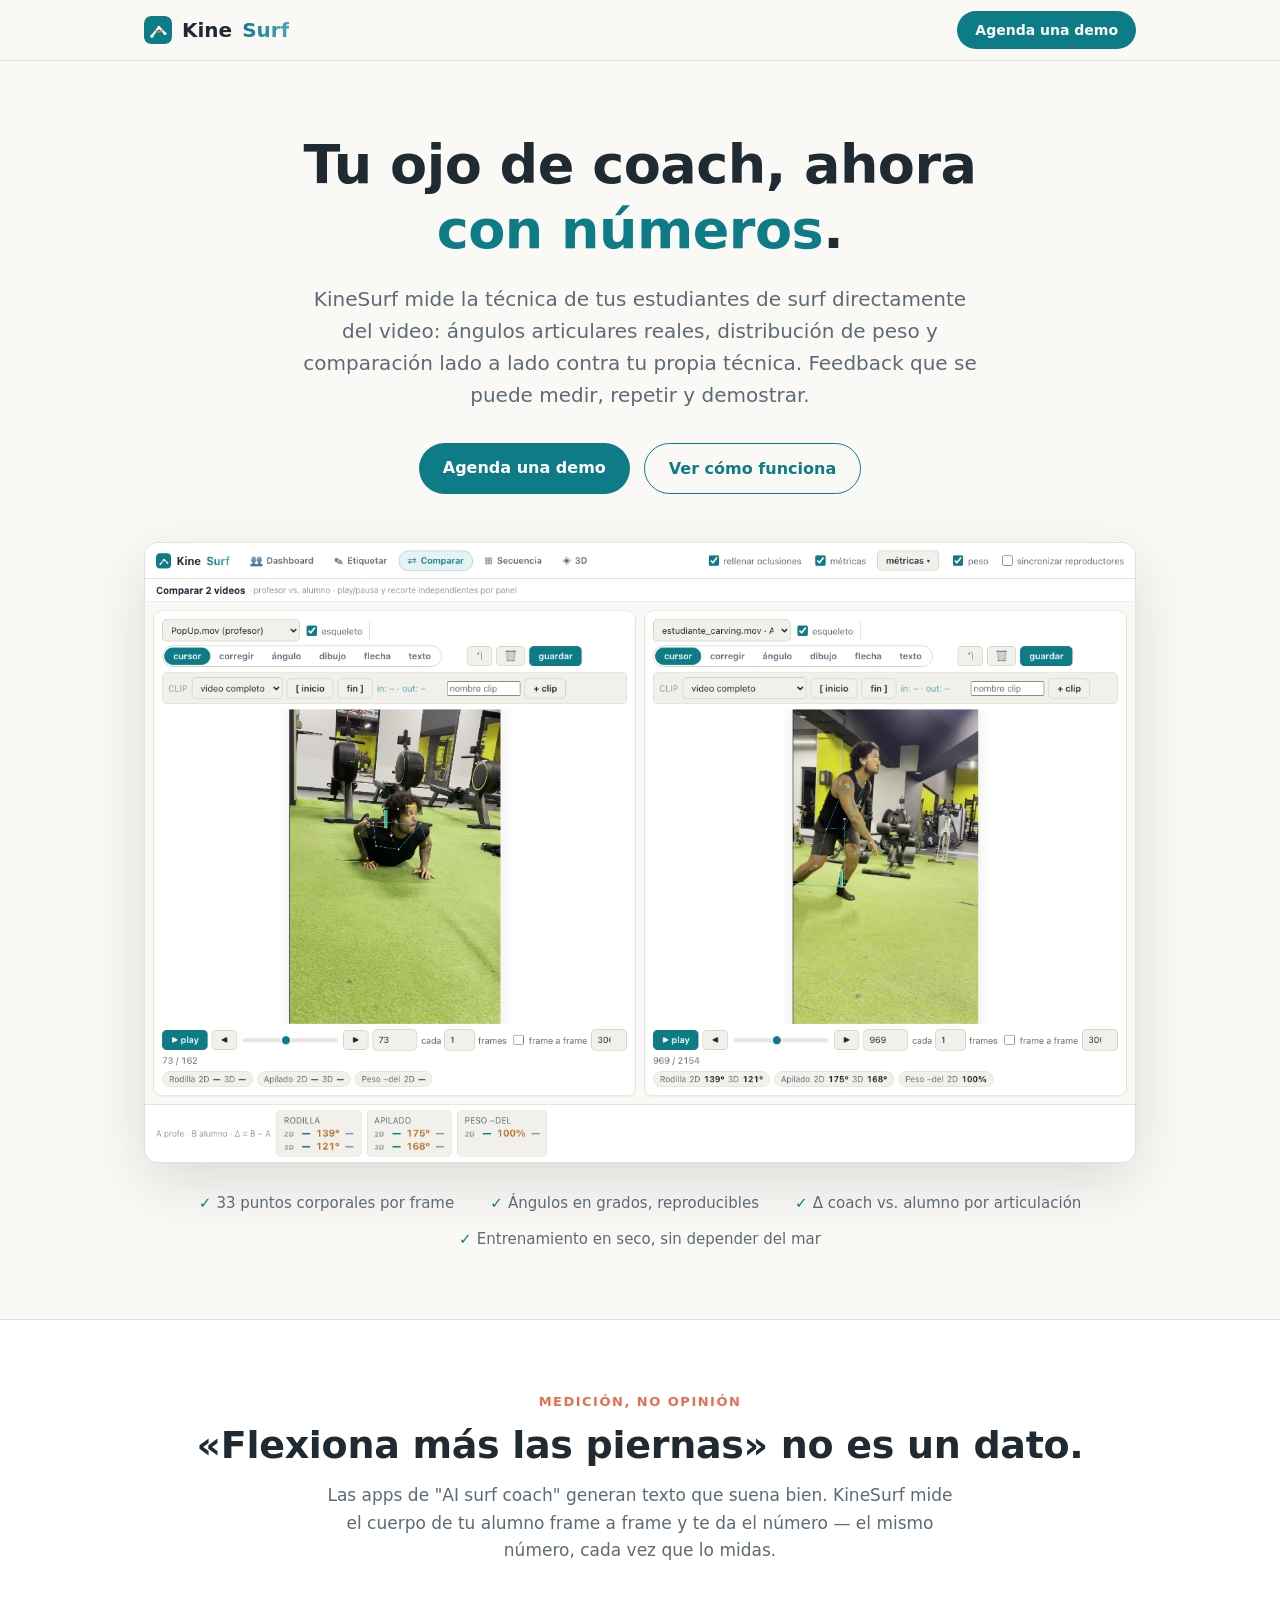
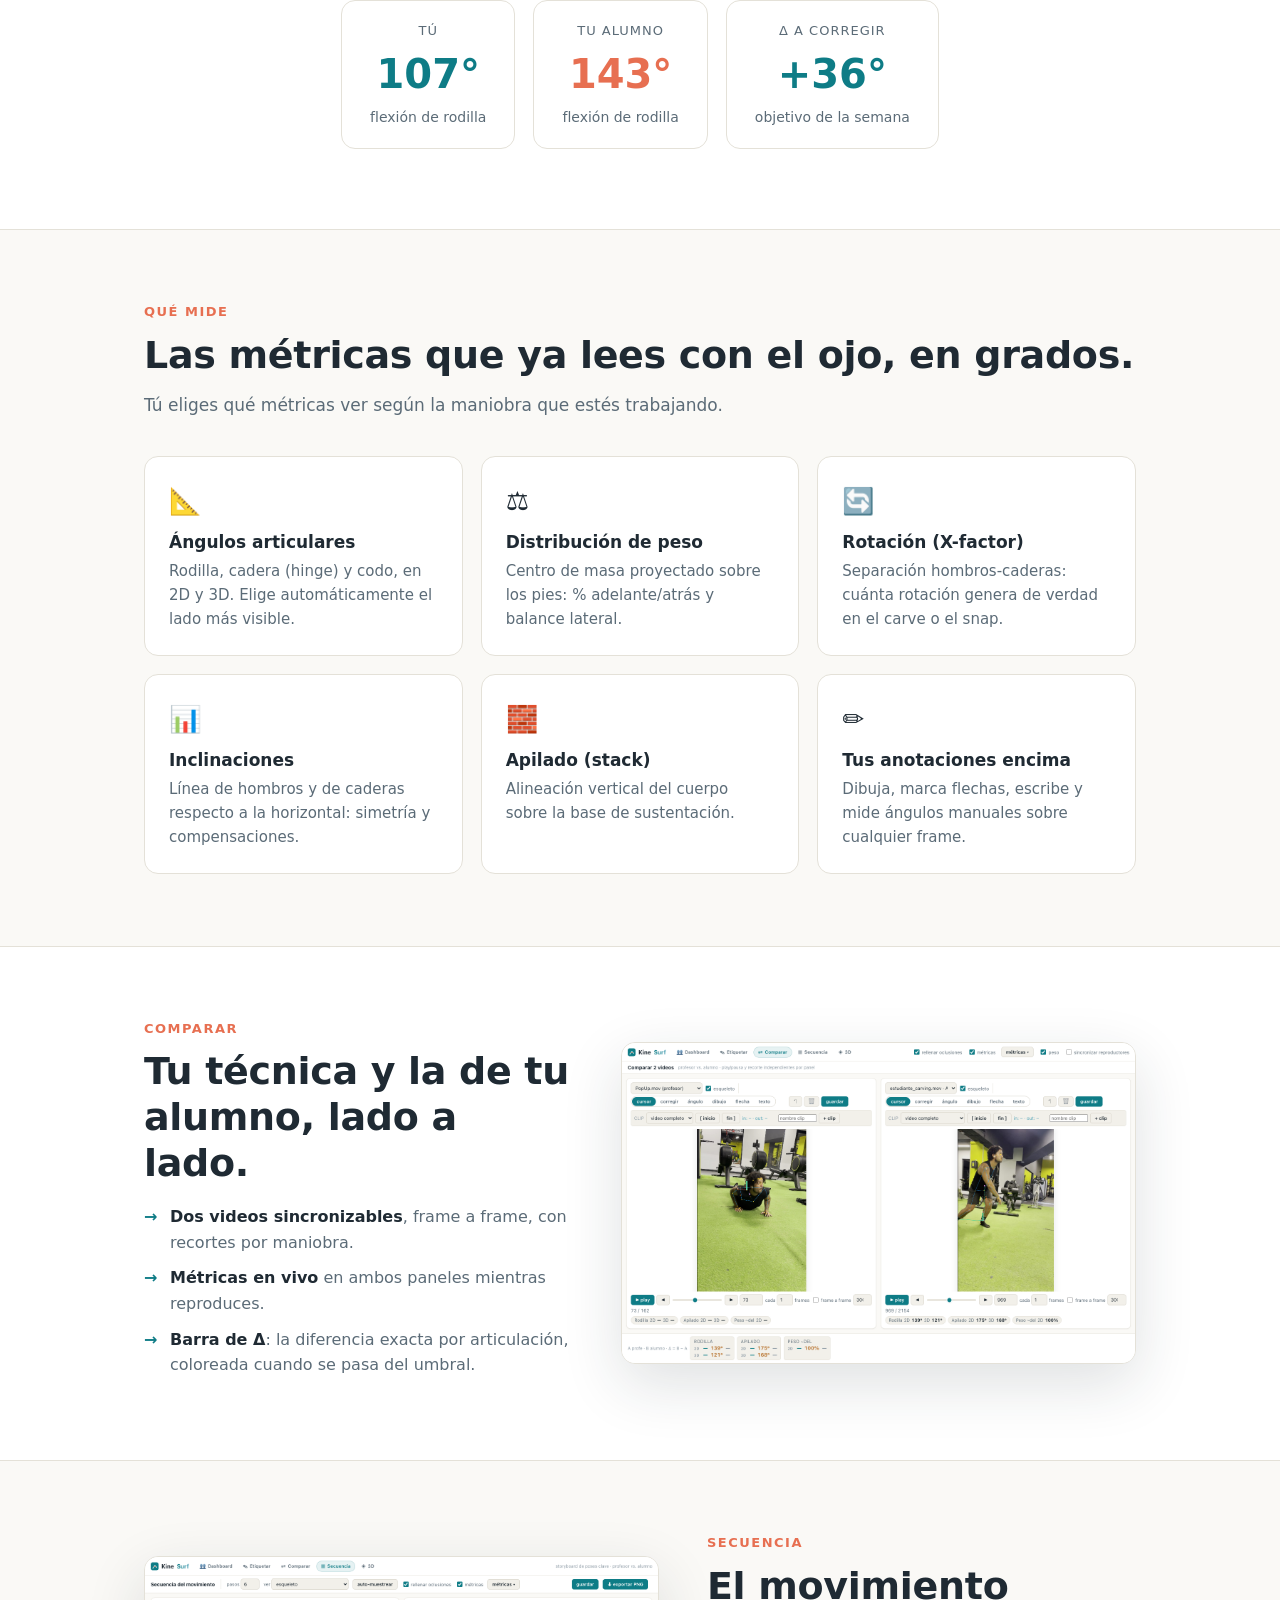
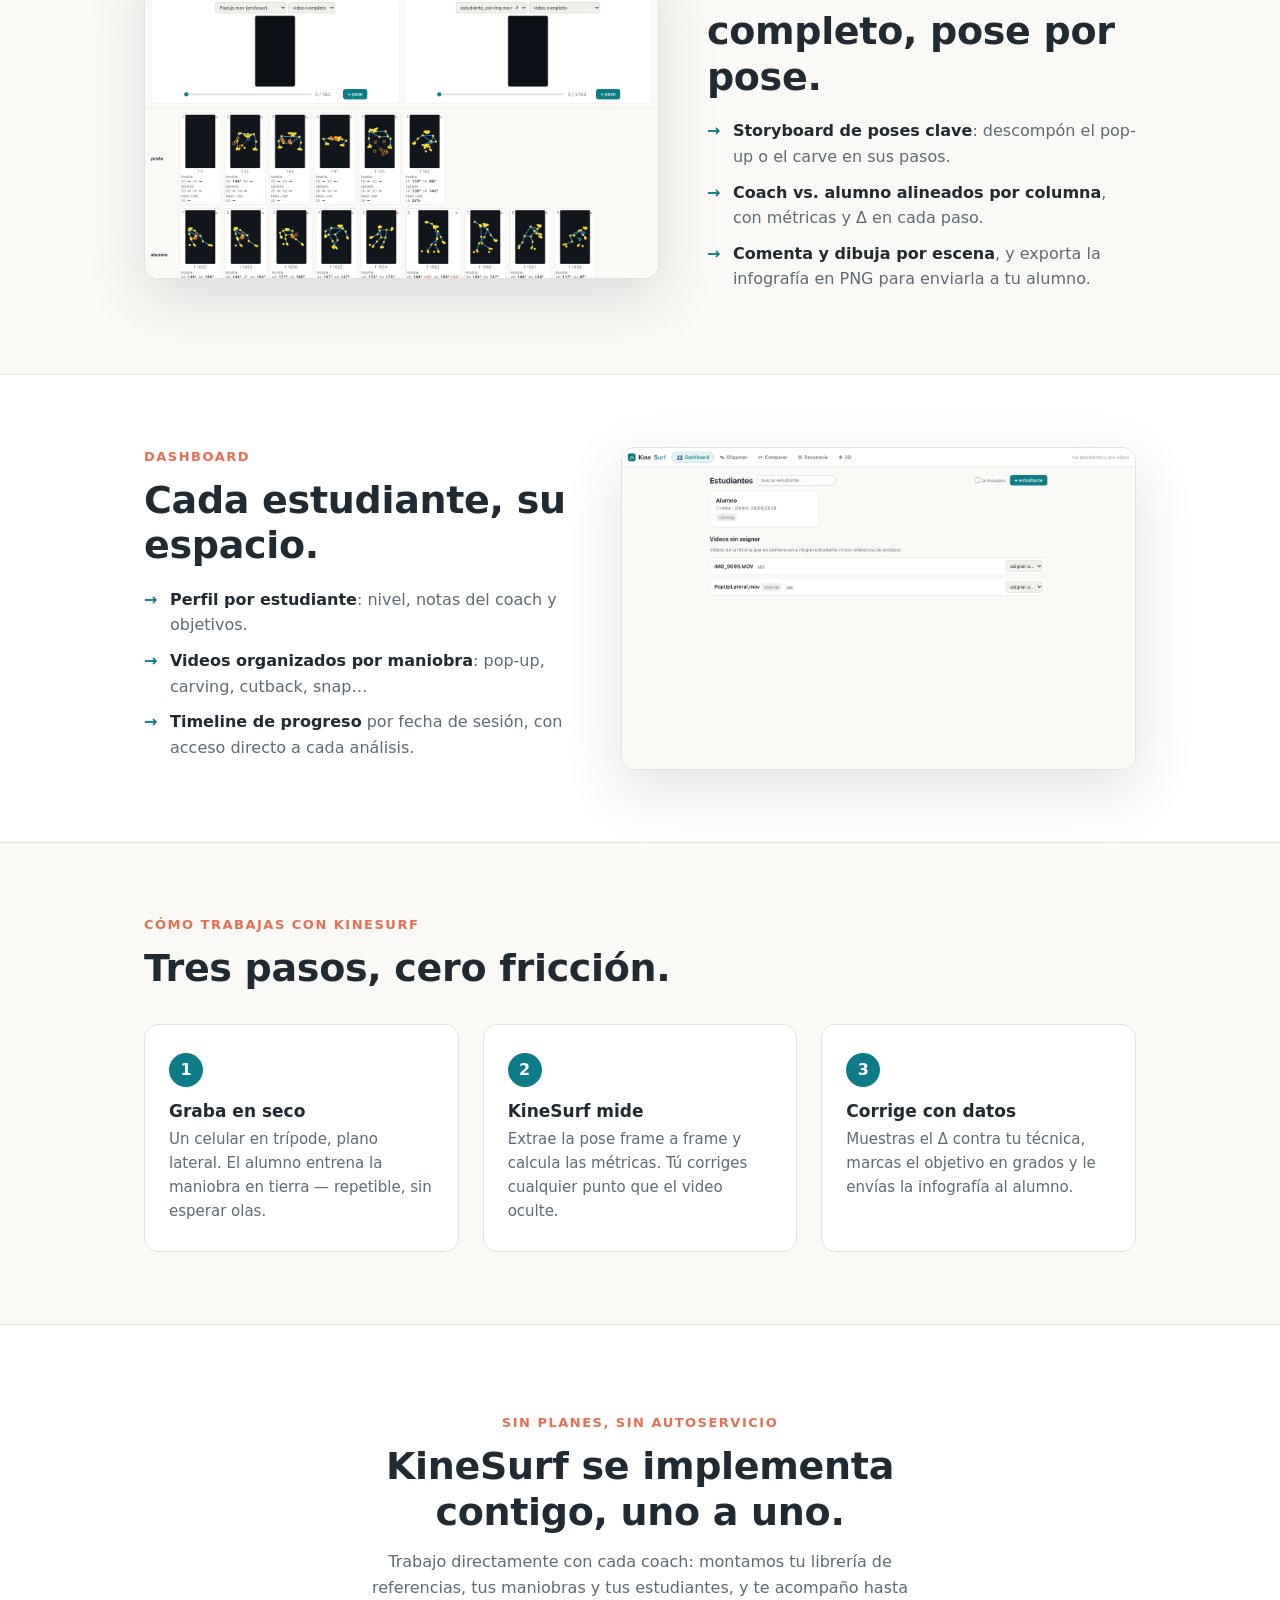
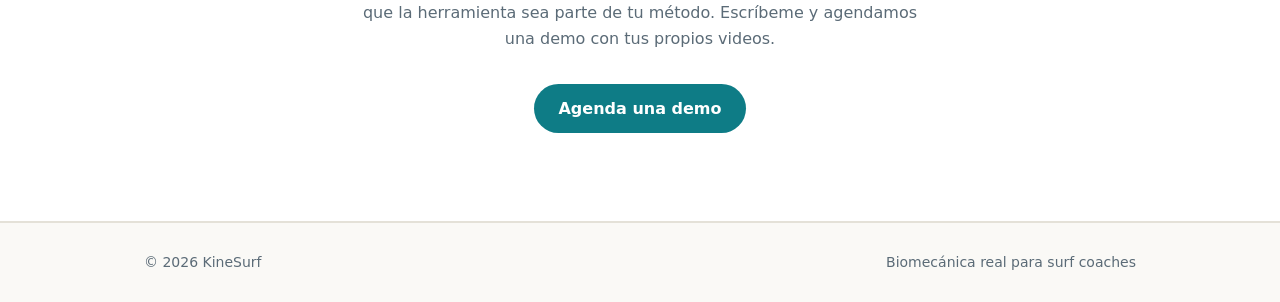
==== landing/index.html @ 0d1db4fa "feat(landing): página de marketing KineSurf (Fase D) Landing estática one-to-one: hero con demo real" ====
<!DOCTYPE html>
<html lang="es">
<head>
  <meta charset="utf-8">
  <meta name="viewport" content="width=device-width, initial-scale=1">
  <title>KineSurf — Biomecánica real para surf coaches</title>
  <meta name="description" content="KineSurf mide la técnica de tus estudiantes de surf en video: ángulos articulares reales, distribución de peso y comparación coach vs. alumno. Medición, no opinión.">
  <link rel="icon" href="assets/logo.svg" type="image/svg+xml">
  <style>
    :root {
      --bg: #faf9f6; --surface: #ffffff; --surface-2: #f2f0ea;
      --border: #e4e1d8; --text: #1f2a33; --muted: #5b6b77;
      --accent: #0e7c86; --accent-2: #4fa3b8; --accent-press: #0a616a;
      --coral: #e76f51;
      --font: -apple-system, system-ui, "Segoe UI", Roboto, sans-serif;
    }
    * { box-sizing: border-box; margin: 0; }
    body { font-family: var(--font); background: var(--bg); color: var(--text); line-height: 1.6; }
    .wrap { max-width: 1040px; margin: 0 auto; padding: 0 24px; }
    h1, h2, h3 { line-height: 1.2; }
    a { color: var(--accent); }
    img { max-width: 100%; }

    /* header */
    header { position: sticky; top: 0; background: rgba(250,249,246,.92); backdrop-filter: blur(8px); border-bottom: 1px solid var(--border); z-index: 10; }
    .nav { display: flex; align-items: center; gap: 12px; height: 60px; }
    .brand { display: flex; align-items: center; gap: 10px; font-weight: 800; font-size: 20px; color: var(--text); text-decoration: none; }
    .brand img { width: 28px; height: 28px; border-radius: 7px; }
    .brand .accent { background: linear-gradient(90deg, var(--accent), var(--accent-2)); -webkit-background-clip: text; background-clip: text; color: transparent; }
    .nav .grow { flex: 1; }

    .btn { display: inline-block; padding: 12px 24px; border-radius: 999px; font-weight: 700; text-decoration: none; transition: background .15s; }
    .btn-primary { background: var(--accent); color: #fff; }
    .btn-primary:hover { background: var(--accent-press); }
    .btn-ghost { color: var(--accent); border: 1.5px solid var(--accent); }
    .btn-ghost:hover { background: rgba(14,124,134,.08); }
    .nav .btn { padding: 8px 18px; font-size: 14px; }

    /* hero */
    .hero { padding: 72px 0 40px; text-align: center; }
    .hero h1 { font-size: clamp(32px, 5.5vw, 54px); letter-spacing: -.5px; max-width: 780px; margin: 0 auto 20px; }
    .hero h1 em { font-style: normal; color: var(--accent); }
    .hero p.lead { font-size: clamp(16px, 2vw, 20px); color: var(--muted); max-width: 680px; margin: 0 auto 32px; }
    .hero .ctas { display: flex; gap: 14px; justify-content: center; flex-wrap: wrap; margin-bottom: 48px; }
    .shot { border: 1px solid var(--border); border-radius: 14px; box-shadow: 0 20px 60px rgba(31,42,51,.14); overflow: hidden; background: var(--surface); }
    .shot img { display: block; }

    /* trust bar */
    .trust { display: flex; gap: 12px 36px; justify-content: center; flex-wrap: wrap; padding: 28px 0; color: var(--muted); font-size: 15px; }
    .trust span::before { content: "✓ "; color: var(--accent); font-weight: 700; }

    /* sections */
    section { padding: 72px 0; }
    section.alt { background: var(--surface); border-top: 1px solid var(--border); border-bottom: 1px solid var(--border); }
    .kicker { text-transform: uppercase; letter-spacing: 1.5px; font-size: 13px; font-weight: 700; color: var(--coral); margin-bottom: 10px; }
    section h2 { font-size: clamp(26px, 3.6vw, 38px); margin-bottom: 14px; letter-spacing: -.3px; }
    section p.sub { color: var(--muted); font-size: 17px; max-width: 640px; margin-bottom: 36px; }

    .split { display: grid; grid-template-columns: 5fr 6fr; gap: 48px; align-items: center; }
    .split.rev { grid-template-columns: 6fr 5fr; }
    @media (max-width: 820px) { .split, .split.rev { grid-template-columns: 1fr; } }
    .split ul { list-style: none; padding: 0; margin-top: 18px; }
    .split li { padding-left: 26px; position: relative; margin-bottom: 10px; color: var(--muted); }
    .split li::before { content: "→"; position: absolute; left: 0; color: var(--accent); font-weight: 700; }
    .split li strong { color: var(--text); }

    /* delta demo */
    .delta-demo { display: flex; gap: 18px; justify-content: center; flex-wrap: wrap; margin: 36px 0 8px; }
    .delta-card { background: var(--surface); border: 1px solid var(--border); border-radius: 14px; padding: 20px 28px; text-align: center; min-width: 150px; }
    .delta-card .who { font-size: 13px; text-transform: uppercase; letter-spacing: 1px; color: var(--muted); }
    .delta-card .val { font-size: 40px; font-weight: 800; color: var(--accent); }
    .delta-card.bad .val { color: var(--coral); }
    .delta-card .lbl { font-size: 14px; color: var(--muted); }

    /* metrics grid */
    .grid { display: grid; grid-template-columns: repeat(auto-fit, minmax(280px, 1fr)); gap: 18px; }
    .metric { background: var(--surface); border: 1px solid var(--border); border-radius: 14px; padding: 24px; }
    section.alt .metric { background: var(--bg); }
    .metric .ic { font-size: 26px; margin-bottom: 10px; }
    .metric h3 { font-size: 17px; margin-bottom: 6px; }
    .metric p { color: var(--muted); font-size: 15px; }

    /* steps */
    .steps { display: grid; grid-template-columns: repeat(auto-fit, minmax(240px, 1fr)); gap: 24px; counter-reset: paso; }
    .step { background: var(--surface); border: 1px solid var(--border); border-radius: 14px; padding: 28px 24px; }
    .step::before { counter-increment: paso; content: counter(paso); display: inline-flex; width: 34px; height: 34px; align-items: center; justify-content: center; background: var(--accent); color: #fff; border-radius: 50%; font-weight: 800; margin-bottom: 14px; }
    .step h3 { font-size: 17px; margin-bottom: 6px; }
    .step p { color: var(--muted); font-size: 15px; }

    /* final CTA */
    .final { text-align: center; padding: 88px 0; }
    .final h2 { max-width: 640px; margin: 0 auto 14px; }
    .final p { color: var(--muted); max-width: 560px; margin: 0 auto 32px; }
    footer { border-top: 1px solid var(--border); padding: 28px 0; color: var(--muted); font-size: 14px; display: flex; }
    footer .wrap { display: flex; gap: 16px; align-items: center; width: 100%; }
    footer .grow { flex: 1; }
  </style>
</head>
<body>

<header>
  <div class="wrap nav">
    <a class="brand" href="#"><img src="assets/logo.svg" alt="KineSurf"> Kine<span class="accent">Surf</span></a>
    <span class="grow"></span>
    <a class="btn btn-primary" href="#contacto">Agenda una demo</a>
  </div>
</header>

<section class="hero">
  <div class="wrap">
    <h1>Tu ojo de coach, ahora <em>con números</em>.</h1>
    <p class="lead">KineSurf mide la técnica de tus estudiantes de surf directamente del video:
    ángulos articulares reales, distribución de peso y comparación lado a lado contra tu propia
    técnica. Feedback que se puede medir, repetir y demostrar.</p>
    <div class="ctas">
      <a class="btn btn-primary" href="#contacto">Agenda una demo</a>
      <a class="btn btn-ghost" href="#como">Ver cómo funciona</a>
    </div>
    <div class="shot"><img src="assets/demo-compare.png" alt="Comparación lado a lado coach vs. alumno con métricas biomecánicas"></div>
    <div class="trust">
      <span>33 puntos corporales por frame</span>
      <span>Ángulos en grados, reproducibles</span>
      <span>Δ coach vs. alumno por articulación</span>
      <span>Entrenamiento en seco, sin depender del mar</span>
    </div>
  </div>
</section>

<section class="alt">
  <div class="wrap" style="text-align:center">
    <div class="kicker">Medición, no opinión</div>
    <h2>«Flexiona más las piernas» no es un dato.</h2>
    <p class="sub" style="margin-left:auto;margin-right:auto">Las apps de "AI surf coach" generan texto que suena bien.
    KineSurf mide el cuerpo de tu alumno frame a frame y te da el número — el mismo número, cada vez que lo midas.</p>
    <div class="delta-demo">
      <div class="delta-card"><div class="who">Tú</div><div class="val">107°</div><div class="lbl">flexión de rodilla</div></div>
      <div class="delta-card bad"><div class="who">Tu alumno</div><div class="val">143°</div><div class="lbl">flexión de rodilla</div></div>
      <div class="delta-card"><div class="who">Δ a corregir</div><div class="val">+36°</div><div class="lbl">objetivo de la semana</div></div>
    </div>
  </div>
</section>

<section>
  <div class="wrap">
    <div class="kicker">Qué mide</div>
    <h2>Las métricas que ya lees con el ojo, en grados.</h2>
    <p class="sub">Tú eliges qué métricas ver según la maniobra que estés trabajando.</p>
    <div class="grid">
      <div class="metric"><div class="ic">📐</div><h3>Ángulos articulares</h3><p>Rodilla, cadera (hinge) y codo, en 2D y 3D. Elige automáticamente el lado más visible.</p></div>
      <div class="metric"><div class="ic">⚖️</div><h3>Distribución de peso</h3><p>Centro de masa proyectado sobre los pies: % adelante/atrás y balance lateral.</p></div>
      <div class="metric"><div class="ic">🔄</div><h3>Rotación (X-factor)</h3><p>Separación hombros-caderas: cuánta rotación genera de verdad en el carve o el snap.</p></div>
      <div class="metric"><div class="ic">📊</div><h3>Inclinaciones</h3><p>Línea de hombros y de caderas respecto a la horizontal: simetría y compensaciones.</p></div>
      <div class="metric"><div class="ic">🧱</div><h3>Apilado (stack)</h3><p>Alineación vertical del cuerpo sobre la base de sustentación.</p></div>
      <div class="metric"><div class="ic">✏️</div><h3>Tus anotaciones encima</h3><p>Dibuja, marca flechas, escribe y mide ángulos manuales sobre cualquier frame.</p></div>
    </div>
  </div>
</section>

<section class="alt">
  <div class="wrap split">
    <div>
      <div class="kicker">Comparar</div>
      <h2>Tu técnica y la de tu alumno, lado a lado.</h2>
      <ul>
        <li><strong>Dos videos sincronizables</strong>, frame a frame, con recortes por maniobra.</li>
        <li><strong>Métricas en vivo</strong> en ambos paneles mientras reproduces.</li>
        <li><strong>Barra de Δ</strong>: la diferencia exacta por articulación, coloreada cuando se pasa del umbral.</li>
      </ul>
    </div>
    <div class="shot"><img src="assets/demo-compare.png" alt="Vista Comparar de KineSurf"></div>
  </div>
</section>

<section>
  <div class="wrap split rev">
    <div class="shot"><img src="assets/demo-sequence.png" alt="Storyboard de secuencia de poses clave coach vs. alumno"></div>
    <div>
      <div class="kicker">Secuencia</div>
      <h2>El movimiento completo, pose por pose.</h2>
      <ul>
        <li><strong>Storyboard de poses clave</strong>: descompón el pop-up o el carve en sus pasos.</li>
        <li><strong>Coach vs. alumno alineados por columna</strong>, con métricas y Δ en cada paso.</li>
        <li><strong>Comenta y dibuja por escena</strong>, y exporta la infografía en PNG para enviarla a tu alumno.</li>
      </ul>
    </div>
  </div>
</section>

<section class="alt">
  <div class="wrap split">
    <div>
      <div class="kicker">Dashboard</div>
      <h2>Cada estudiante, su espacio.</h2>
      <ul>
        <li><strong>Perfil por estudiante</strong>: nivel, notas del coach y objetivos.</li>
        <li><strong>Videos organizados por maniobra</strong>: pop-up, carving, cutback, snap…</li>
        <li><strong>Timeline de progreso</strong> por fecha de sesión, con acceso directo a cada análisis.</li>
      </ul>
    </div>
    <div class="shot"><img src="assets/demo-dashboard.png" alt="Dashboard de estudiantes de KineSurf"></div>
  </div>
</section>

<section id="como">
  <div class="wrap">
    <div class="kicker">Cómo trabajas con KineSurf</div>
    <h2>Tres pasos, cero fricción.</h2>
    <div class="steps" style="margin-top:32px">
      <div class="step"><h3>Graba en seco</h3><p>Un celular en trípode, plano lateral. El alumno entrena la maniobra en tierra — repetible, sin esperar olas.</p></div>
      <div class="step"><h3>KineSurf mide</h3><p>Extrae la pose frame a frame y calcula las métricas. Tú corriges cualquier punto que el video oculte.</p></div>
      <div class="step"><h3>Corrige con datos</h3><p>Muestras el Δ contra tu técnica, marcas el objetivo en grados y le envías la infografía al alumno.</p></div>
    </div>
  </div>
</section>

<section class="alt final" id="contacto">
  <div class="wrap">
    <div class="kicker">Sin planes, sin autoservicio</div>
    <h2>KineSurf se implementa contigo, uno a uno.</h2>
    <p>Trabajo directamente con cada coach: montamos tu librería de referencias, tus maniobras y tus
    estudiantes, y te acompaño hasta que la herramienta sea parte de tu método. Escríbeme y agendamos
    una demo con tus propios videos.</p>
    <div class="ctas" style="display:flex;gap:14px;justify-content:center;flex-wrap:wrap">
      <a class="btn btn-primary" href="mailto:jdpf1803@gmail.com?subject=Demo%20KineSurf">Agenda una demo</a>
    </div>
  </div>
</section>

<footer>
  <div class="wrap">
    <span>© 2026 KineSurf</span>
    <span class="grow"></span>
    <span>Biomecánica real para surf coaches</span>
  </div>
</footer>

</body>
</html>
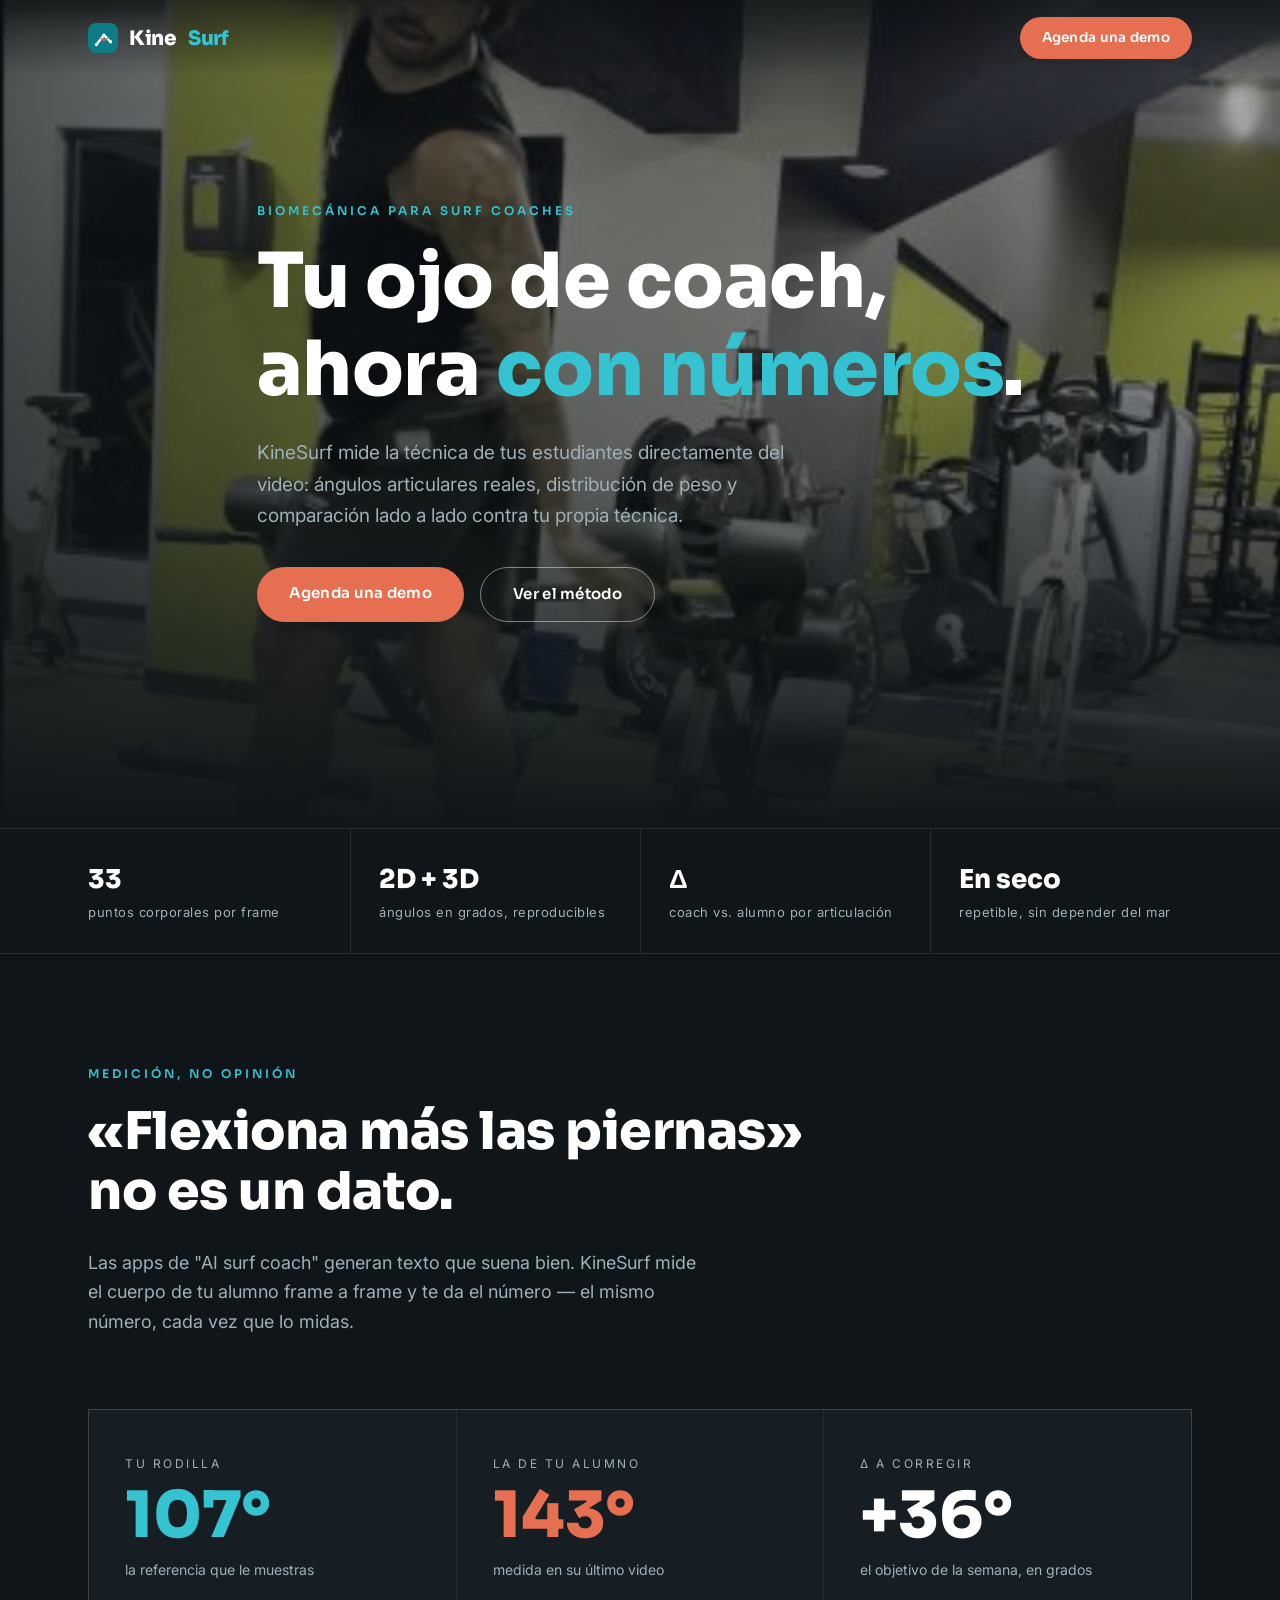
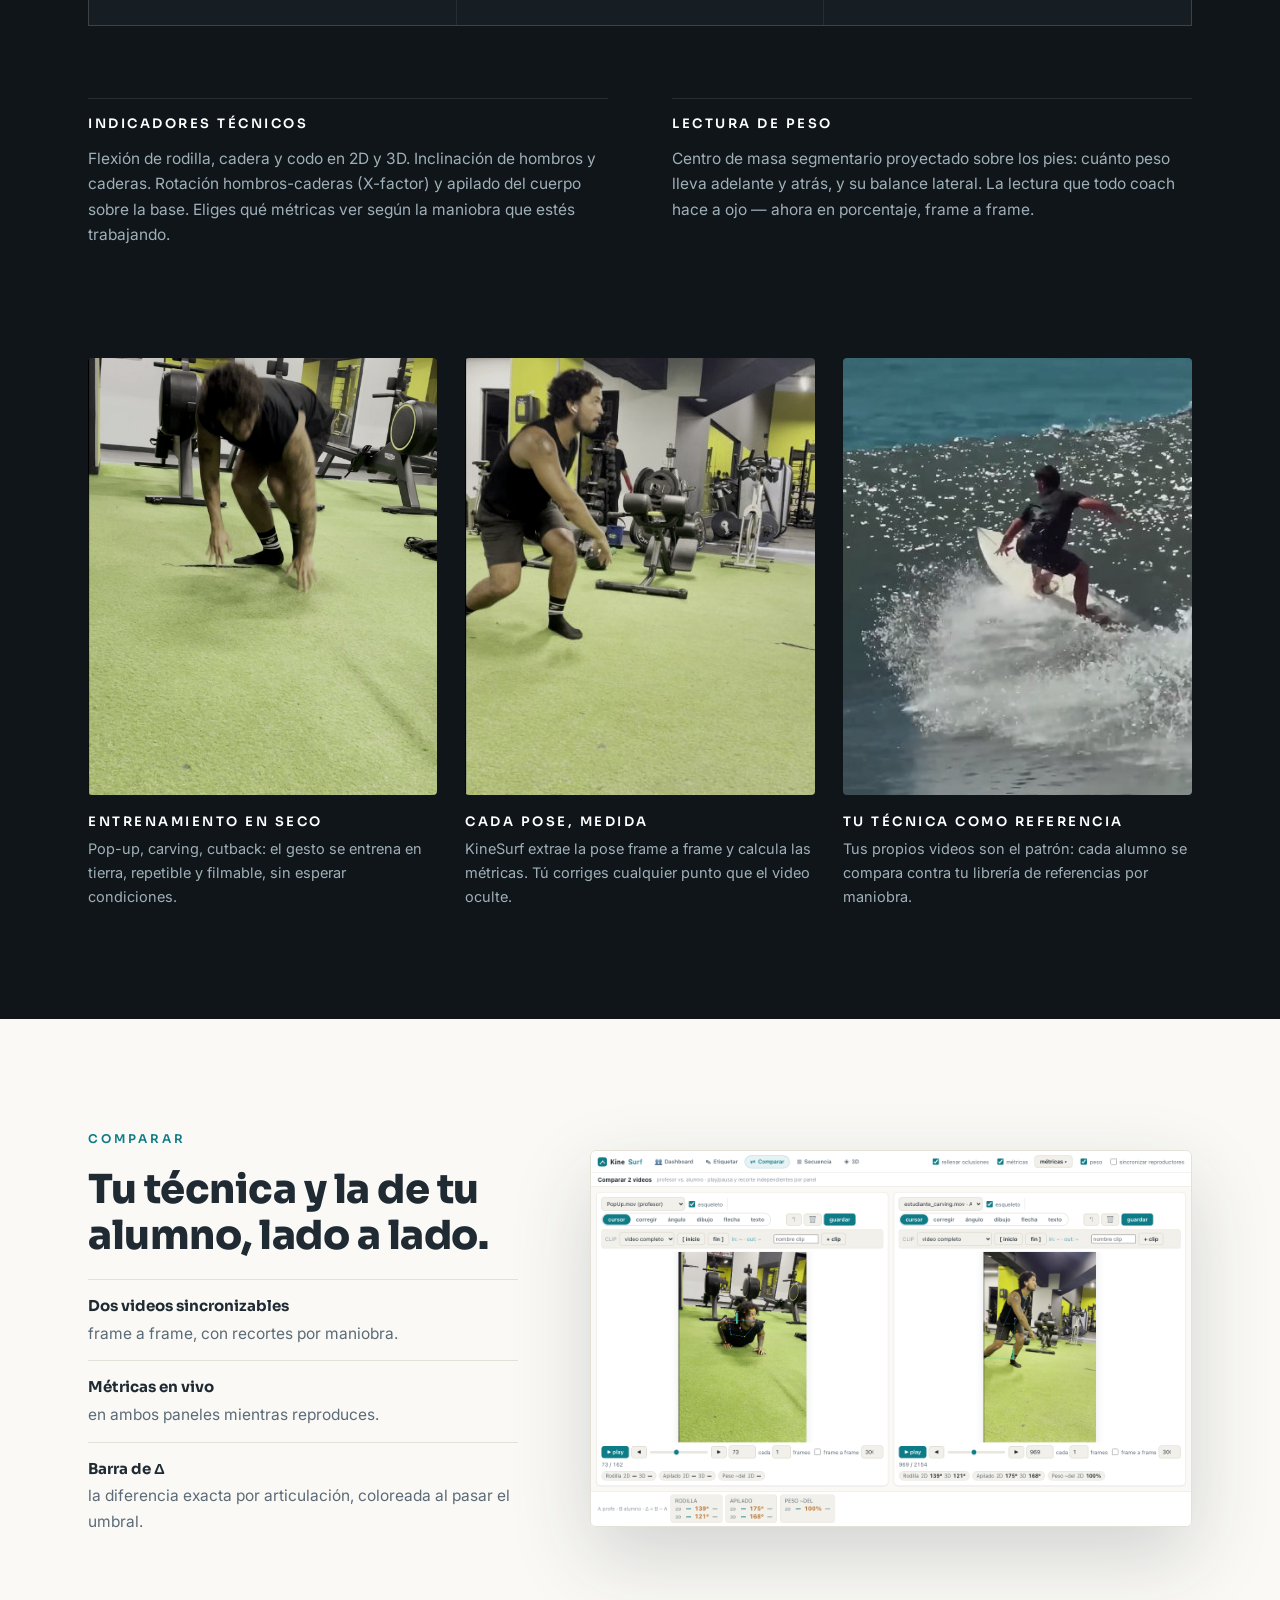
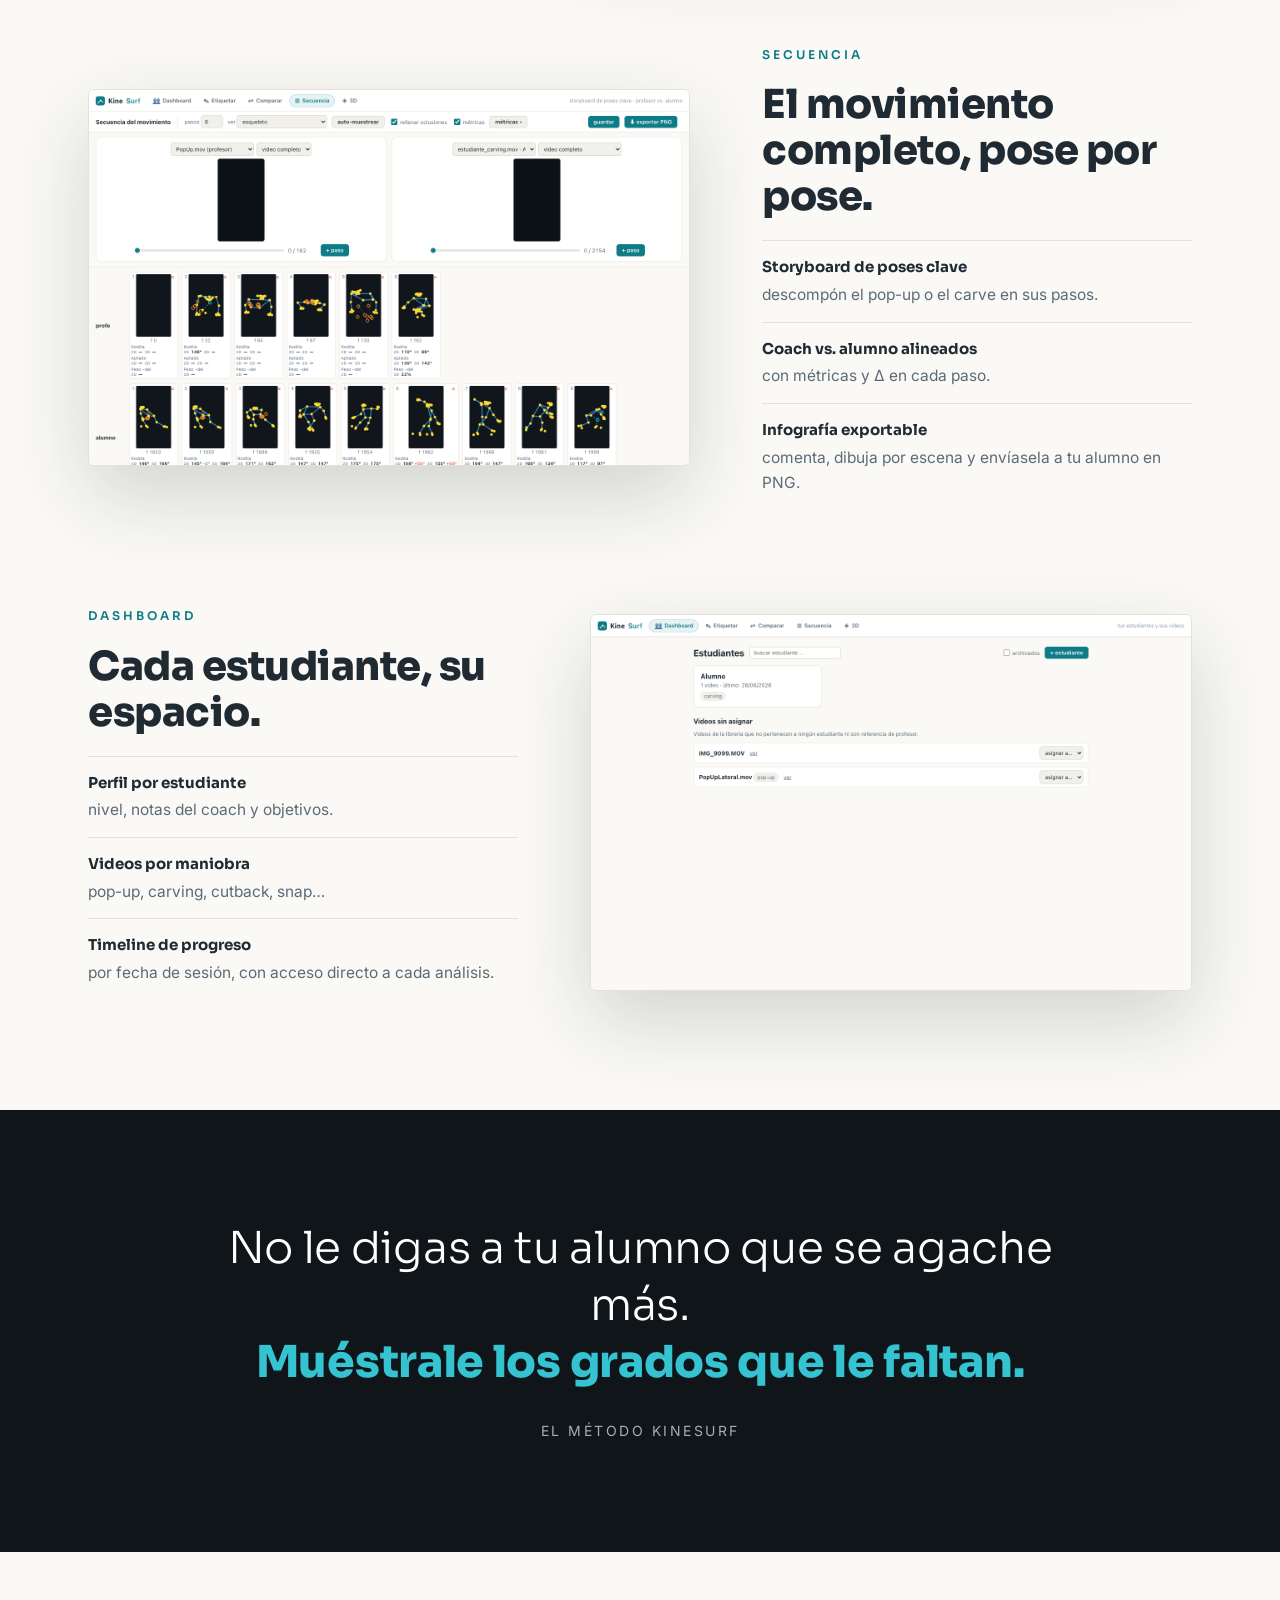
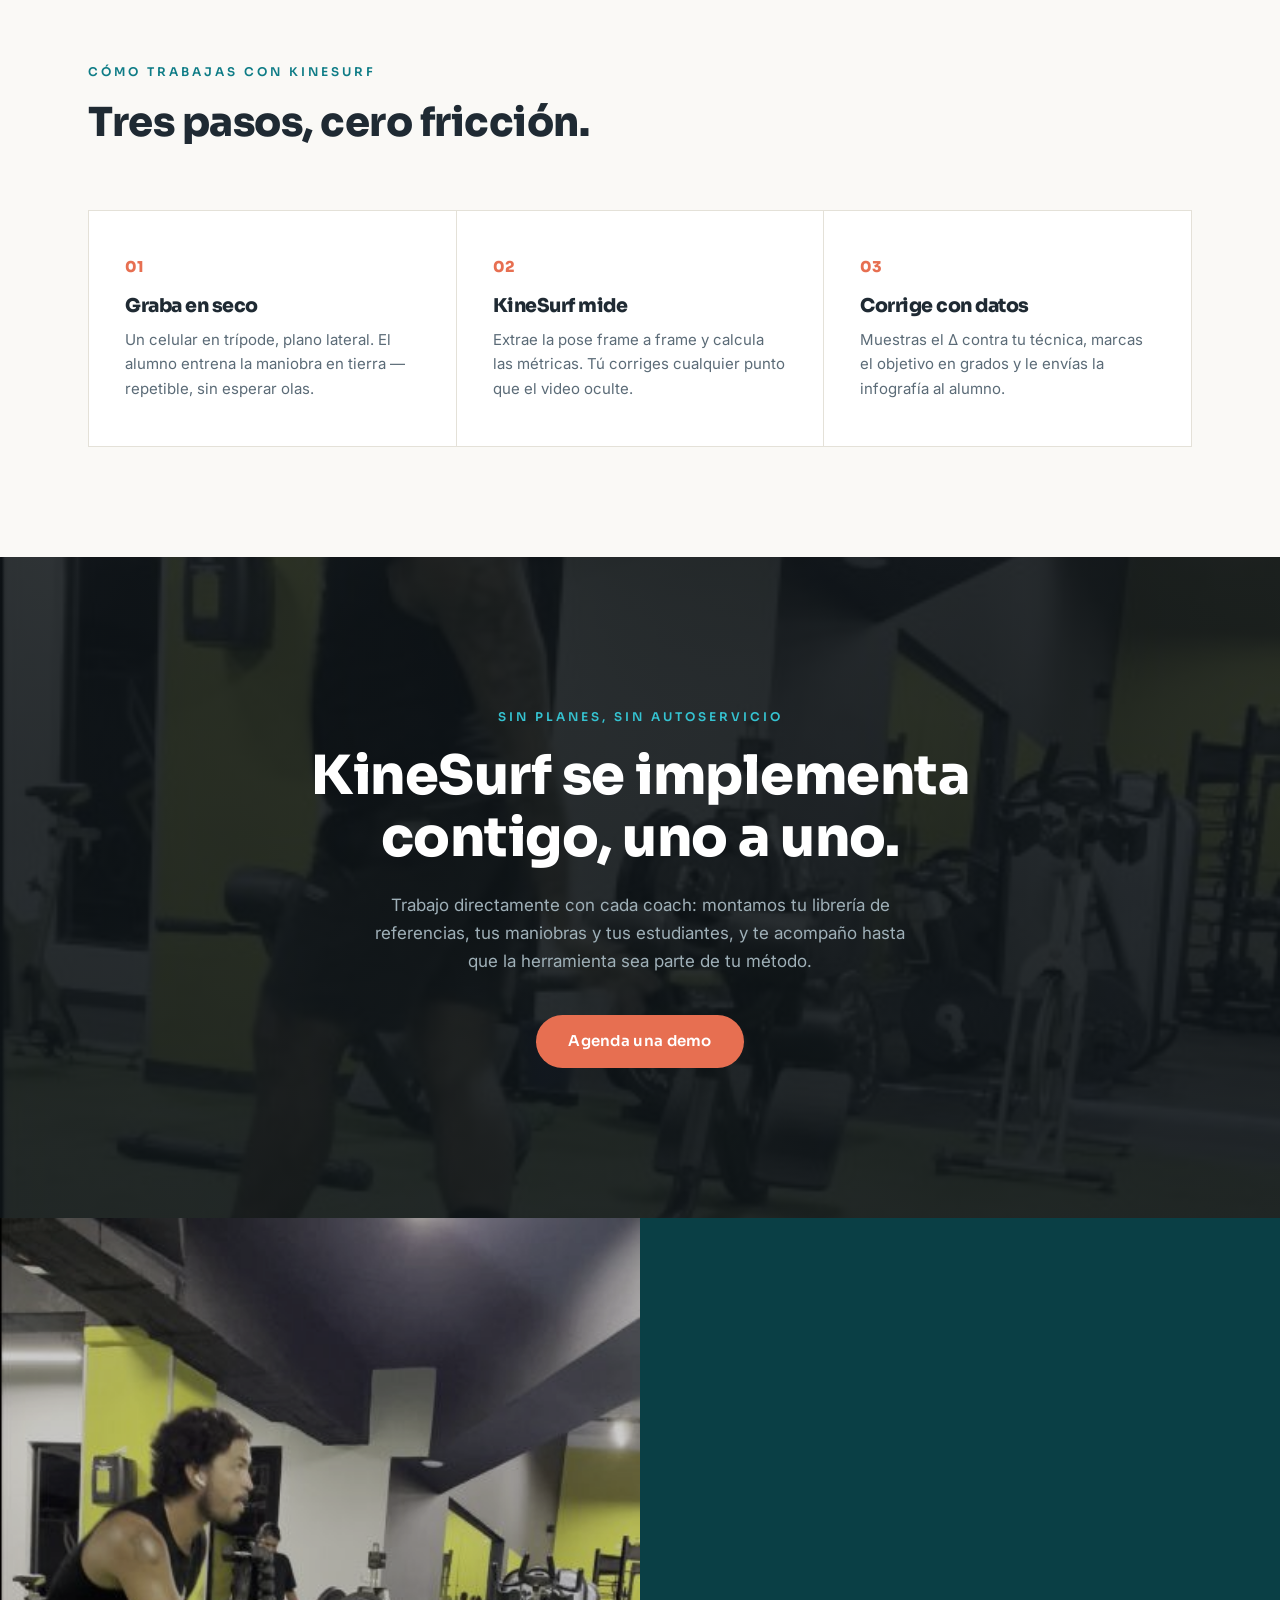
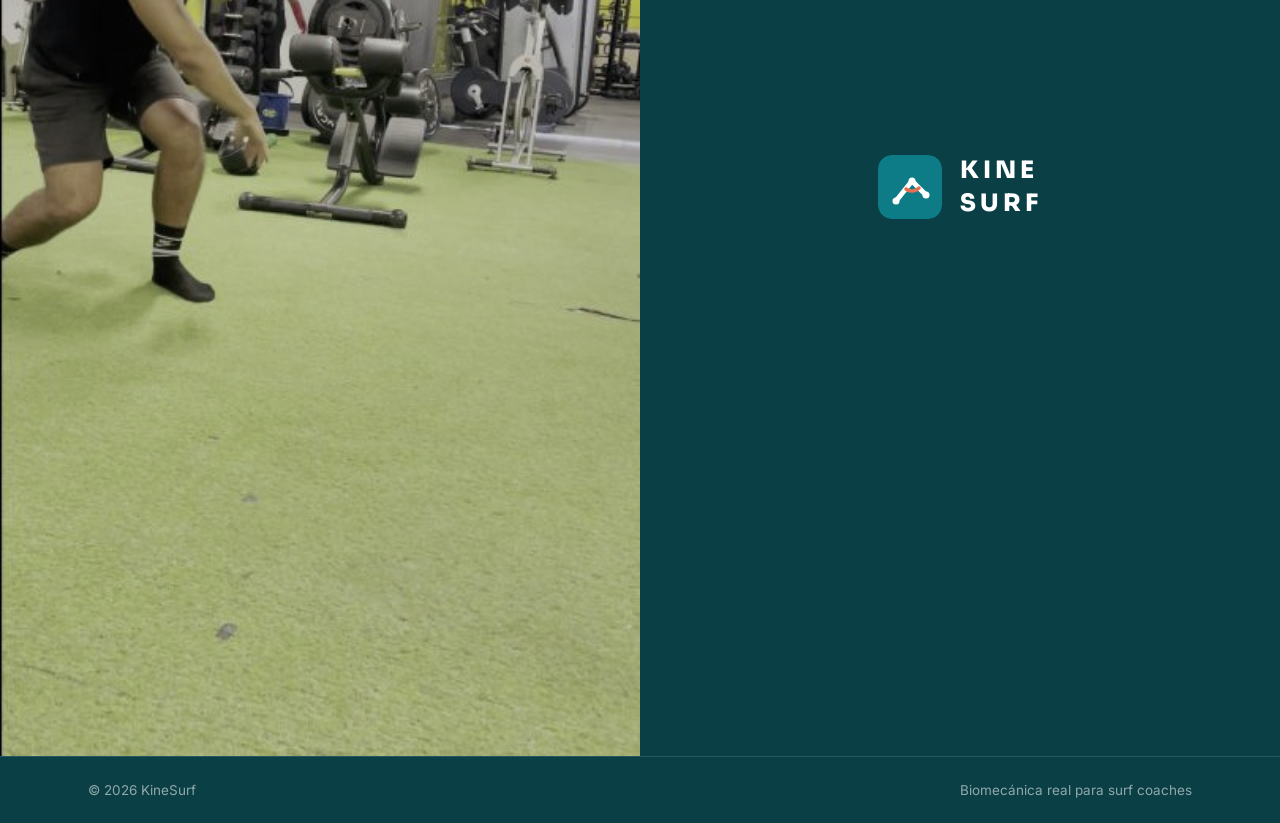
==== commit 0f3452ee: "feat(landing): rediseño editorial estilo Surf Coach Manager Hero full-bleed con frame real del entre" ====
--- a/landing/index.html
+++ b/landing/index.html
@@ -6,231 +6,327 @@
   <title>KineSurf — Biomecánica real para surf coaches</title>
   <meta name="description" content="KineSurf mide la técnica de tus estudiantes de surf en video: ángulos articulares reales, distribución de peso y comparación coach vs. alumno. Medición, no opinión.">
   <link rel="icon" href="assets/logo.svg" type="image/svg+xml">
+  <link rel="preconnect" href="https://fonts.googleapis.com">
+  <link rel="preconnect" href="https://fonts.gstatic.com" crossorigin>
+  <link href="https://fonts.googleapis.com/css2?family=Sora:wght@300;400;600;800&family=Inter:wght@400;500;700&display=swap" rel="stylesheet">
   <style>
     :root {
-      --bg: #faf9f6; --surface: #ffffff; --surface-2: #f2f0ea;
-      --border: #e4e1d8; --text: #1f2a33; --muted: #5b6b77;
-      --accent: #0e7c86; --accent-2: #4fa3b8; --accent-press: #0a616a;
+      --ink: #0f1519;          /* negro editorial */
+      --ink-2: #161e24;
+      --cream: #faf9f6;
+      --cream-2: #f2f0ea;
+      --border-dark: rgba(255,255,255,.10);
+      --border-light: #e4e1d8;
+      --text-on-dark: #eef1f2;
+      --muted-on-dark: #9fb0b8;
+      --text: #1f2a33;
+      --muted: #5b6b77;
+      --teal: #0e7c86; --teal-2: #4fa3b8; --teal-bright: #35c3d1;
       --coral: #e76f51;
-      --font: -apple-system, system-ui, "Segoe UI", Roboto, sans-serif;
+      --head: "Sora", -apple-system, sans-serif;
+      --body: "Inter", -apple-system, sans-serif;
     }
     * { box-sizing: border-box; margin: 0; }
-    body { font-family: var(--font); background: var(--bg); color: var(--text); line-height: 1.6; }
-    .wrap { max-width: 1040px; margin: 0 auto; padding: 0 24px; }
-    h1, h2, h3 { line-height: 1.2; }
-    a { color: var(--accent); }
-    img { max-width: 100%; }
-
-    /* header */
-    header { position: sticky; top: 0; background: rgba(250,249,246,.92); backdrop-filter: blur(8px); border-bottom: 1px solid var(--border); z-index: 10; }
-    .nav { display: flex; align-items: center; gap: 12px; height: 60px; }
-    .brand { display: flex; align-items: center; gap: 10px; font-weight: 800; font-size: 20px; color: var(--text); text-decoration: none; }
-    .brand img { width: 28px; height: 28px; border-radius: 7px; }
-    .brand .accent { background: linear-gradient(90deg, var(--accent), var(--accent-2)); -webkit-background-clip: text; background-clip: text; color: transparent; }
+    html { scroll-behavior: smooth; }
+    body { font-family: var(--body); background: var(--ink); color: var(--text-on-dark); line-height: 1.65; }
+    .wrap { max-width: 1160px; margin: 0 auto; padding: 0 28px; }
+    img { max-width: 100%; display: block; }
+    h1, h2, h3 { font-family: var(--head); line-height: 1.15; font-weight: 800; letter-spacing: -.5px; }
+    .kicker { font-family: var(--head); font-weight: 600; text-transform: uppercase; letter-spacing: 3px; font-size: 12px; color: var(--teal-bright); margin-bottom: 18px; }
+    .light .kicker { color: var(--teal); }
+    .btn { display: inline-block; font-family: var(--head); font-weight: 600; font-size: 15px; padding: 14px 32px; border-radius: 999px; text-decoration: none; letter-spacing: .3px; transition: all .18s; }
+    .btn-solid { background: var(--coral); color: #fff; }
+    .btn-solid:hover { background: #d85c3e; transform: translateY(-1px); }
+    .btn-line { color: #fff; border: 1px solid rgba(255,255,255,.45); }
+    .btn-line:hover { border-color: #fff; background: rgba(255,255,255,.08); }
+
+    /* ── header ── */
+    header { position: fixed; inset: 0 0 auto; z-index: 20; }
+    .nav { display: flex; align-items: center; height: 76px; }
+    .brand { display: flex; align-items: center; gap: 11px; font-family: var(--head); font-weight: 800; font-size: 20px; color: #fff; text-decoration: none; letter-spacing: -.3px; }
+    .brand img { width: 30px; height: 30px; border-radius: 8px; }
+    .brand .accent { color: var(--teal-bright); }
     .nav .grow { flex: 1; }
-
-    .btn { display: inline-block; padding: 12px 24px; border-radius: 999px; font-weight: 700; text-decoration: none; transition: background .15s; }
-    .btn-primary { background: var(--accent); color: #fff; }
-    .btn-primary:hover { background: var(--accent-press); }
-    .btn-ghost { color: var(--accent); border: 1.5px solid var(--accent); }
-    .btn-ghost:hover { background: rgba(14,124,134,.08); }
-    .nav .btn { padding: 8px 18px; font-size: 14px; }
-
-    /* hero */
-    .hero { padding: 72px 0 40px; text-align: center; }
-    .hero h1 { font-size: clamp(32px, 5.5vw, 54px); letter-spacing: -.5px; max-width: 780px; margin: 0 auto 20px; }
-    .hero h1 em { font-style: normal; color: var(--accent); }
-    .hero p.lead { font-size: clamp(16px, 2vw, 20px); color: var(--muted); max-width: 680px; margin: 0 auto 32px; }
-    .hero .ctas { display: flex; gap: 14px; justify-content: center; flex-wrap: wrap; margin-bottom: 48px; }
-    .shot { border: 1px solid var(--border); border-radius: 14px; box-shadow: 0 20px 60px rgba(31,42,51,.14); overflow: hidden; background: var(--surface); }
-    .shot img { display: block; }
-
-    /* trust bar */
-    .trust { display: flex; gap: 12px 36px; justify-content: center; flex-wrap: wrap; padding: 28px 0; color: var(--muted); font-size: 15px; }
-    .trust span::before { content: "✓ "; color: var(--accent); font-weight: 700; }
-
-    /* sections */
-    section { padding: 72px 0; }
-    section.alt { background: var(--surface); border-top: 1px solid var(--border); border-bottom: 1px solid var(--border); }
-    .kicker { text-transform: uppercase; letter-spacing: 1.5px; font-size: 13px; font-weight: 700; color: var(--coral); margin-bottom: 10px; }
-    section h2 { font-size: clamp(26px, 3.6vw, 38px); margin-bottom: 14px; letter-spacing: -.3px; }
-    section p.sub { color: var(--muted); font-size: 17px; max-width: 640px; margin-bottom: 36px; }
-
-    .split { display: grid; grid-template-columns: 5fr 6fr; gap: 48px; align-items: center; }
-    .split.rev { grid-template-columns: 6fr 5fr; }
-    @media (max-width: 820px) { .split, .split.rev { grid-template-columns: 1fr; } }
-    .split ul { list-style: none; padding: 0; margin-top: 18px; }
-    .split li { padding-left: 26px; position: relative; margin-bottom: 10px; color: var(--muted); }
-    .split li::before { content: "→"; position: absolute; left: 0; color: var(--accent); font-weight: 700; }
-    .split li strong { color: var(--text); }
-
-    /* delta demo */
-    .delta-demo { display: flex; gap: 18px; justify-content: center; flex-wrap: wrap; margin: 36px 0 8px; }
-    .delta-card { background: var(--surface); border: 1px solid var(--border); border-radius: 14px; padding: 20px 28px; text-align: center; min-width: 150px; }
-    .delta-card .who { font-size: 13px; text-transform: uppercase; letter-spacing: 1px; color: var(--muted); }
-    .delta-card .val { font-size: 40px; font-weight: 800; color: var(--accent); }
-    .delta-card.bad .val { color: var(--coral); }
-    .delta-card .lbl { font-size: 14px; color: var(--muted); }
-
-    /* metrics grid */
-    .grid { display: grid; grid-template-columns: repeat(auto-fit, minmax(280px, 1fr)); gap: 18px; }
-    .metric { background: var(--surface); border: 1px solid var(--border); border-radius: 14px; padding: 24px; }
-    section.alt .metric { background: var(--bg); }
-    .metric .ic { font-size: 26px; margin-bottom: 10px; }
-    .metric h3 { font-size: 17px; margin-bottom: 6px; }
-    .metric p { color: var(--muted); font-size: 15px; }
-
-    /* steps */
-    .steps { display: grid; grid-template-columns: repeat(auto-fit, minmax(240px, 1fr)); gap: 24px; counter-reset: paso; }
-    .step { background: var(--surface); border: 1px solid var(--border); border-radius: 14px; padding: 28px 24px; }
-    .step::before { counter-increment: paso; content: counter(paso); display: inline-flex; width: 34px; height: 34px; align-items: center; justify-content: center; background: var(--accent); color: #fff; border-radius: 50%; font-weight: 800; margin-bottom: 14px; }
-    .step h3 { font-size: 17px; margin-bottom: 6px; }
+    .nav .btn { padding: 10px 22px; font-size: 13.5px; }
+    header .scrim { position: absolute; inset: 0; background: linear-gradient(rgba(10,14,17,.65), transparent); pointer-events: none; }
+    .nav { position: relative; }
+
+    /* ── hero ── */
+    .hero { position: relative; min-height: 92vh; display: flex; align-items: flex-end; overflow: hidden; }
+    .hero .bg { position: absolute; inset: 0; }
+    .hero .bg img { width: 100%; height: 100%; object-fit: cover; object-position: 50% 22%; filter: saturate(.75) contrast(1.05); }
+    .hero .bg::after { content: ""; position: absolute; inset: 0;
+      background: linear-gradient(180deg, rgba(15,21,25,.30) 0%, rgba(15,21,25,.55) 55%, var(--ink) 100%),
+                  linear-gradient(90deg, rgba(15,21,25,.55) 0%, transparent 60%); }
+    .hero .inner { position: relative; padding: 0 0 96px; }
+    .hero h1 { font-size: clamp(40px, 6.2vw, 76px); max-width: 820px; color: #fff; margin-bottom: 24px; }
+    .hero h1 em { font-style: normal; color: var(--teal-bright); }
+    .hero p { font-size: clamp(16px, 1.8vw, 19px); color: var(--muted-on-dark); max-width: 560px; margin-bottom: 36px; font-weight: 400; }
+    .hero .ctas { display: flex; gap: 16px; flex-wrap: wrap; }
+
+    /* ── stat strip ── */
+    .strip { border-top: 1px solid var(--border-dark); border-bottom: 1px solid var(--border-dark); }
+    .strip .wrap { display: grid; grid-template-columns: repeat(auto-fit, minmax(200px, 1fr)); }
+    .strip .cell { padding: 30px 28px; border-left: 1px solid var(--border-dark); }
+    .strip .cell:first-child { border-left: 0; }
+    .strip .n { font-family: var(--head); font-weight: 800; font-size: 26px; color: #fff; }
+    .strip .l { font-size: 13px; color: var(--muted-on-dark); letter-spacing: .5px; }
+
+    /* ── dark editorial section ── */
+    section { padding: 110px 0; }
+    .statement h2 { font-size: clamp(30px, 4.4vw, 52px); color: #fff; max-width: 760px; margin-bottom: 26px; }
+    .statement .sub { color: var(--muted-on-dark); font-size: 18px; max-width: 620px; }
+
+    .cols { display: grid; grid-template-columns: 1fr 1fr; gap: 64px; margin-top: 72px; }
+    @media (max-width: 780px) { .cols { grid-template-columns: 1fr; gap: 40px; } }
+    .col h3 { font-size: 13px; font-weight: 600; text-transform: uppercase; letter-spacing: 2.5px; color: #fff; margin-bottom: 14px; padding-top: 18px; border-top: 1px solid var(--border-dark); }
+    .col p { color: var(--muted-on-dark); font-size: 15.5px; }
+
+    /* ── delta numbers ── */
+    .deltas { display: grid; grid-template-columns: repeat(3, 1fr); gap: 1px; background: var(--border-dark); border: 1px solid var(--border-dark); margin-top: 72px; }
+    @media (max-width: 680px) { .deltas { grid-template-columns: 1fr; } }
+    .delta { background: var(--ink-2); padding: 44px 36px; }
+    .delta .who { font-size: 12px; text-transform: uppercase; letter-spacing: 2.5px; color: var(--muted-on-dark); margin-bottom: 10px; }
+    .delta .val { font-family: var(--head); font-weight: 800; font-size: clamp(48px, 5vw, 68px); color: #fff; line-height: 1; }
+    .delta.teal .val { color: var(--teal-bright); }
+    .delta.coral .val { color: var(--coral); }
+    .delta .lbl { color: var(--muted-on-dark); font-size: 14px; margin-top: 10px; }
+
+    /* ── photo cards row ── */
+    .photos { display: grid; grid-template-columns: repeat(3, 1fr); gap: 28px; margin-top: 0; }
+    @media (max-width: 780px) { .photos { grid-template-columns: 1fr; } }
+    .photo { position: relative; }
+    .photo .im { aspect-ratio: 4 / 5; overflow: hidden; border-radius: 4px; }
+    .photo .im img { width: 100%; height: 100%; object-fit: cover; filter: saturate(.7) contrast(1.06) brightness(.92); transition: transform .5s; }
+    .photo:hover .im img { transform: scale(1.04); }
+    .photo h3 { font-size: 13px; font-weight: 600; text-transform: uppercase; letter-spacing: 2.5px; color: #fff; margin: 20px 0 8px; }
+    .photo p { color: var(--muted-on-dark); font-size: 14.5px; }
+
+    /* ── light product sections ── */
+    .light { background: var(--cream); color: var(--text); }
+    .light h2 { color: var(--text); }
+    .light .sub { color: var(--muted); }
+    .split { display: grid; grid-template-columns: 5fr 7fr; gap: 72px; align-items: center; }
+    .split.rev { grid-template-columns: 7fr 5fr; }
+    @media (max-width: 880px) { .split, .split.rev { grid-template-columns: 1fr; gap: 40px; } .split.rev .txt { order: -1; } }
+    .split h2 { font-size: clamp(26px, 3.4vw, 40px); margin-bottom: 20px; }
+    .split ul { list-style: none; padding: 0; margin-top: 8px; }
+    .split li { padding: 14px 0 14px 0; color: var(--muted); font-size: 15.5px; border-top: 1px solid var(--border-light); }
+    .split li strong { color: var(--text); font-weight: 700; display: block; font-family: var(--head); font-size: 15px; margin-bottom: 2px; }
+    .shot { border-radius: 6px; overflow: hidden; box-shadow: 0 30px 80px rgba(31,42,51,.18); border: 1px solid var(--border-light); }
+    .gap-top { margin-top: 96px; }
+
+    /* ── quote ── */
+    .quote { text-align: center; }
+    .quote blockquote { font-family: var(--head); font-weight: 300; font-size: clamp(26px, 4vw, 44px); line-height: 1.3; color: #fff; max-width: 880px; margin: 0 auto; letter-spacing: -.3px; }
+    .quote blockquote strong { font-weight: 800; color: var(--teal-bright); }
+    .quote .who { margin-top: 28px; color: var(--muted-on-dark); font-size: 14px; text-transform: uppercase; letter-spacing: 2.5px; }
+
+    /* ── steps ── */
+    .steps { display: grid; grid-template-columns: repeat(3, 1fr); gap: 1px; background: var(--border-light); border: 1px solid var(--border-light); margin-top: 64px; }
+    @media (max-width: 780px) { .steps { grid-template-columns: 1fr; } }
+    .step { background: #fff; padding: 44px 36px; }
+    .step .num { font-family: var(--head); font-weight: 800; font-size: 15px; color: var(--coral); margin-bottom: 16px; }
+    .step h3 { font-size: 19px; margin-bottom: 10px; }
     .step p { color: var(--muted); font-size: 15px; }
 
-    /* final CTA */
-    .final { text-align: center; padding: 88px 0; }
-    .final h2 { max-width: 640px; margin: 0 auto 14px; }
-    .final p { color: var(--muted); max-width: 560px; margin: 0 auto 32px; }
-    footer { border-top: 1px solid var(--border); padding: 28px 0; color: var(--muted); font-size: 14px; display: flex; }
-    footer .wrap { display: flex; gap: 16px; align-items: center; width: 100%; }
-    footer .grow { flex: 1; }
+    /* ── final CTA ── */
+    .final { position: relative; overflow: hidden; padding: 150px 0; }
+    .final .bg { position: absolute; inset: 0; }
+    .final .bg img { width: 100%; height: 100%; object-fit: cover; object-position: 50% 30%; filter: saturate(.6) brightness(.8); }
+    .final .bg::after { content: ""; position: absolute; inset: 0; background: linear-gradient(rgba(15,21,25,.82), rgba(15,21,25,.88)); }
+    .final .inner { position: relative; text-align: center; }
+    .final h2 { font-size: clamp(30px, 4.6vw, 54px); color: #fff; max-width: 720px; margin: 0 auto 22px; }
+    .final p { color: var(--muted-on-dark); max-width: 560px; margin: 0 auto 40px; font-size: 17px; }
+
+    /* ── footer ── */
+    footer { background: #0a3f45; padding: 0; }
+    .foot-grid { display: grid; grid-template-columns: 1fr 1fr; min-height: 260px; }
+    @media (max-width: 680px) { .foot-grid { grid-template-columns: 1fr; } }
+    .foot-photo { overflow: hidden; }
+    .foot-photo img { width: 100%; height: 100%; object-fit: cover; filter: saturate(.7) brightness(.85); }
+    .foot-brand { display: flex; align-items: center; justify-content: center; gap: 18px; padding: 48px 28px; }
+    .foot-brand img { width: 64px; height: 64px; border-radius: 14px; }
+    .foot-brand .name { font-family: var(--head); font-weight: 800; font-size: 24px; color: #fff; letter-spacing: 4px; text-transform: uppercase; line-height: 1.35; }
+    .foot-bar { border-top: 1px solid rgba(255,255,255,.12); padding: 22px 0; }
+    .foot-bar .wrap { display: flex; gap: 16px; color: rgba(255,255,255,.55); font-size: 13.5px; }
+    .foot-bar .grow { flex: 1; }
   </style>
 </head>
 <body>
 
 <header>
+  <div class="scrim"></div>
   <div class="wrap nav">
-    <a class="brand" href="#"><img src="assets/logo.svg" alt="KineSurf"> Kine<span class="accent">Surf</span></a>
+    <a class="brand" href="#"><img src="assets/logo.svg" alt=""> Kine<span class="accent">Surf</span></a>
     <span class="grow"></span>
-    <a class="btn btn-primary" href="#contacto">Agenda una demo</a>
+    <a class="btn btn-solid" href="#contacto">Agenda una demo</a>
   </div>
 </header>
 
 <section class="hero">
-  <div class="wrap">
-    <h1>Tu ojo de coach, ahora <em>con números</em>.</h1>
-    <p class="lead">KineSurf mide la técnica de tus estudiantes de surf directamente del video:
-    ángulos articulares reales, distribución de peso y comparación lado a lado contra tu propia
-    técnica. Feedback que se puede medir, repetir y demostrar.</p>
+  <div class="bg"><img src="assets/photo-hero.jpg" alt="Entrenamiento de surf en seco"></div>
+  <div class="wrap inner">
+    <div class="kicker">Biomecánica para surf coaches</div>
+    <h1>Tu ojo de coach,<br>ahora <em>con números</em>.</h1>
+    <p>KineSurf mide la técnica de tus estudiantes directamente del video: ángulos articulares
+    reales, distribución de peso y comparación lado a lado contra tu propia técnica.</p>
     <div class="ctas">
-      <a class="btn btn-primary" href="#contacto">Agenda una demo</a>
-      <a class="btn btn-ghost" href="#como">Ver cómo funciona</a>
-    </div>
-    <div class="shot"><img src="assets/demo-compare.png" alt="Comparación lado a lado coach vs. alumno con métricas biomecánicas"></div>
-    <div class="trust">
-      <span>33 puntos corporales por frame</span>
-      <span>Ángulos en grados, reproducibles</span>
-      <span>Δ coach vs. alumno por articulación</span>
-      <span>Entrenamiento en seco, sin depender del mar</span>
-    </div>
-  </div>
-</section>
-
-<section class="alt">
-  <div class="wrap" style="text-align:center">
+      <a class="btn btn-solid" href="#contacto">Agenda una demo</a>
+      <a class="btn btn-line" href="#metodo">Ver el método</a>
+    </div>
+  </div>
+</section>
+
+<div class="strip">
+  <div class="wrap" style="padding:0">
+    <div class="cell"><div class="n">33</div><div class="l">puntos corporales por frame</div></div>
+    <div class="cell"><div class="n">2D + 3D</div><div class="l">ángulos en grados, reproducibles</div></div>
+    <div class="cell"><div class="n">Δ</div><div class="l">coach vs. alumno por articulación</div></div>
+    <div class="cell"><div class="n">En seco</div><div class="l">repetible, sin depender del mar</div></div>
+  </div>
+</div>
+
+<section class="statement" id="metodo">
+  <div class="wrap">
     <div class="kicker">Medición, no opinión</div>
     <h2>«Flexiona más las piernas» no es un dato.</h2>
-    <p class="sub" style="margin-left:auto;margin-right:auto">Las apps de "AI surf coach" generan texto que suena bien.
-    KineSurf mide el cuerpo de tu alumno frame a frame y te da el número — el mismo número, cada vez que lo midas.</p>
-    <div class="delta-demo">
-      <div class="delta-card"><div class="who">Tú</div><div class="val">107°</div><div class="lbl">flexión de rodilla</div></div>
-      <div class="delta-card bad"><div class="who">Tu alumno</div><div class="val">143°</div><div class="lbl">flexión de rodilla</div></div>
-      <div class="delta-card"><div class="who">Δ a corregir</div><div class="val">+36°</div><div class="lbl">objetivo de la semana</div></div>
-    </div>
-  </div>
-</section>
-
-<section>
-  <div class="wrap">
-    <div class="kicker">Qué mide</div>
-    <h2>Las métricas que ya lees con el ojo, en grados.</h2>
-    <p class="sub">Tú eliges qué métricas ver según la maniobra que estés trabajando.</p>
-    <div class="grid">
-      <div class="metric"><div class="ic">📐</div><h3>Ángulos articulares</h3><p>Rodilla, cadera (hinge) y codo, en 2D y 3D. Elige automáticamente el lado más visible.</p></div>
-      <div class="metric"><div class="ic">⚖️</div><h3>Distribución de peso</h3><p>Centro de masa proyectado sobre los pies: % adelante/atrás y balance lateral.</p></div>
-      <div class="metric"><div class="ic">🔄</div><h3>Rotación (X-factor)</h3><p>Separación hombros-caderas: cuánta rotación genera de verdad en el carve o el snap.</p></div>
-      <div class="metric"><div class="ic">📊</div><h3>Inclinaciones</h3><p>Línea de hombros y de caderas respecto a la horizontal: simetría y compensaciones.</p></div>
-      <div class="metric"><div class="ic">🧱</div><h3>Apilado (stack)</h3><p>Alineación vertical del cuerpo sobre la base de sustentación.</p></div>
-      <div class="metric"><div class="ic">✏️</div><h3>Tus anotaciones encima</h3><p>Dibuja, marca flechas, escribe y mide ángulos manuales sobre cualquier frame.</p></div>
-    </div>
-  </div>
-</section>
-
-<section class="alt">
-  <div class="wrap split">
-    <div>
-      <div class="kicker">Comparar</div>
-      <h2>Tu técnica y la de tu alumno, lado a lado.</h2>
-      <ul>
-        <li><strong>Dos videos sincronizables</strong>, frame a frame, con recortes por maniobra.</li>
-        <li><strong>Métricas en vivo</strong> en ambos paneles mientras reproduces.</li>
-        <li><strong>Barra de Δ</strong>: la diferencia exacta por articulación, coloreada cuando se pasa del umbral.</li>
-      </ul>
-    </div>
-    <div class="shot"><img src="assets/demo-compare.png" alt="Vista Comparar de KineSurf"></div>
-  </div>
-</section>
-
-<section>
-  <div class="wrap split rev">
-    <div class="shot"><img src="assets/demo-sequence.png" alt="Storyboard de secuencia de poses clave coach vs. alumno"></div>
-    <div>
-      <div class="kicker">Secuencia</div>
-      <h2>El movimiento completo, pose por pose.</h2>
-      <ul>
-        <li><strong>Storyboard de poses clave</strong>: descompón el pop-up o el carve en sus pasos.</li>
-        <li><strong>Coach vs. alumno alineados por columna</strong>, con métricas y Δ en cada paso.</li>
-        <li><strong>Comenta y dibuja por escena</strong>, y exporta la infografía en PNG para enviarla a tu alumno.</li>
-      </ul>
-    </div>
-  </div>
-</section>
-
-<section class="alt">
-  <div class="wrap split">
-    <div>
-      <div class="kicker">Dashboard</div>
-      <h2>Cada estudiante, su espacio.</h2>
-      <ul>
-        <li><strong>Perfil por estudiante</strong>: nivel, notas del coach y objetivos.</li>
-        <li><strong>Videos organizados por maniobra</strong>: pop-up, carving, cutback, snap…</li>
-        <li><strong>Timeline de progreso</strong> por fecha de sesión, con acceso directo a cada análisis.</li>
-      </ul>
-    </div>
-    <div class="shot"><img src="assets/demo-dashboard.png" alt="Dashboard de estudiantes de KineSurf"></div>
-  </div>
-</section>
-
-<section id="como">
+    <p class="sub">Las apps de "AI surf coach" generan texto que suena bien. KineSurf mide el cuerpo
+    de tu alumno frame a frame y te da el número — el mismo número, cada vez que lo midas.</p>
+
+    <div class="deltas">
+      <div class="delta teal"><div class="who">Tu rodilla</div><div class="val">107°</div><div class="lbl">la referencia que le muestras</div></div>
+      <div class="delta coral"><div class="who">La de tu alumno</div><div class="val">143°</div><div class="lbl">medida en su último video</div></div>
+      <div class="delta"><div class="who">Δ a corregir</div><div class="val">+36°</div><div class="lbl">el objetivo de la semana, en grados</div></div>
+    </div>
+
+    <div class="cols">
+      <div class="col">
+        <h3>Indicadores técnicos</h3>
+        <p>Flexión de rodilla, cadera y codo en 2D y 3D. Inclinación de hombros y caderas.
+        Rotación hombros-caderas (X-factor) y apilado del cuerpo sobre la base. Eliges qué
+        métricas ver según la maniobra que estés trabajando.</p>
+      </div>
+      <div class="col">
+        <h3>Lectura de peso</h3>
+        <p>Centro de masa segmentario proyectado sobre los pies: cuánto peso lleva adelante y
+        atrás, y su balance lateral. La lectura que todo coach hace a ojo — ahora en porcentaje,
+        frame a frame.</p>
+      </div>
+    </div>
+  </div>
+</section>
+
+<section style="padding-top:0">
+  <div class="wrap">
+    <div class="photos">
+      <div class="photo">
+        <div class="im"><img src="assets/photo-popup.jpg" alt="Pop-up en tierra"></div>
+        <h3>Entrenamiento en seco</h3>
+        <p>Pop-up, carving, cutback: el gesto se entrena en tierra, repetible y filmable, sin esperar condiciones.</p>
+      </div>
+      <div class="photo">
+        <div class="im"><img src="assets/photo-stance.jpg" alt="Stance medido"></div>
+        <h3>Cada pose, medida</h3>
+        <p>KineSurf extrae la pose frame a frame y calcula las métricas. Tú corriges cualquier punto que el video oculte.</p>
+      </div>
+      <div class="photo">
+        <div class="im"><img src="assets/photo-profe.jpg" alt="Referencia del coach"></div>
+        <h3>Tu técnica como referencia</h3>
+        <p>Tus propios videos son el patrón: cada alumno se compara contra tu librería de referencias por maniobra.</p>
+      </div>
+    </div>
+  </div>
+</section>
+
+<section class="light">
+  <div class="wrap">
+    <div class="split">
+      <div class="txt">
+        <div class="kicker">Comparar</div>
+        <h2>Tu técnica y la de tu alumno, lado a lado.</h2>
+        <ul>
+          <li><strong>Dos videos sincronizables</strong>frame a frame, con recortes por maniobra.</li>
+          <li><strong>Métricas en vivo</strong>en ambos paneles mientras reproduces.</li>
+          <li><strong>Barra de Δ</strong>la diferencia exacta por articulación, coloreada al pasar el umbral.</li>
+        </ul>
+      </div>
+      <div class="shot"><img src="assets/demo-compare.png" alt="Vista Comparar de KineSurf"></div>
+    </div>
+
+    <div class="split rev gap-top">
+      <div class="shot"><img src="assets/demo-sequence.png" alt="Storyboard de secuencia coach vs. alumno"></div>
+      <div class="txt">
+        <div class="kicker">Secuencia</div>
+        <h2>El movimiento completo, pose por pose.</h2>
+        <ul>
+          <li><strong>Storyboard de poses clave</strong>descompón el pop-up o el carve en sus pasos.</li>
+          <li><strong>Coach vs. alumno alineados</strong>con métricas y Δ en cada paso.</li>
+          <li><strong>Infografía exportable</strong>comenta, dibuja por escena y envíasela a tu alumno en PNG.</li>
+        </ul>
+      </div>
+    </div>
+
+    <div class="split gap-top">
+      <div class="txt">
+        <div class="kicker">Dashboard</div>
+        <h2>Cada estudiante, su espacio.</h2>
+        <ul>
+          <li><strong>Perfil por estudiante</strong>nivel, notas del coach y objetivos.</li>
+          <li><strong>Videos por maniobra</strong>pop-up, carving, cutback, snap…</li>
+          <li><strong>Timeline de progreso</strong>por fecha de sesión, con acceso directo a cada análisis.</li>
+        </ul>
+      </div>
+      <div class="shot"><img src="assets/demo-dashboard.png" alt="Dashboard de estudiantes de KineSurf"></div>
+    </div>
+  </div>
+</section>
+
+<section class="quote">
+  <div class="wrap">
+    <blockquote>No le digas a tu alumno que se agache más.<br>
+    <strong>Muéstrale los grados que le faltan.</strong></blockquote>
+    <div class="who">El método KineSurf</div>
+  </div>
+</section>
+
+<section class="light" id="como">
   <div class="wrap">
     <div class="kicker">Cómo trabajas con KineSurf</div>
-    <h2>Tres pasos, cero fricción.</h2>
-    <div class="steps" style="margin-top:32px">
-      <div class="step"><h3>Graba en seco</h3><p>Un celular en trípode, plano lateral. El alumno entrena la maniobra en tierra — repetible, sin esperar olas.</p></div>
-      <div class="step"><h3>KineSurf mide</h3><p>Extrae la pose frame a frame y calcula las métricas. Tú corriges cualquier punto que el video oculte.</p></div>
-      <div class="step"><h3>Corrige con datos</h3><p>Muestras el Δ contra tu técnica, marcas el objetivo en grados y le envías la infografía al alumno.</p></div>
-    </div>
-  </div>
-</section>
-
-<section class="alt final" id="contacto">
-  <div class="wrap">
+    <h2 style="font-size:clamp(26px,3.4vw,40px)">Tres pasos, cero fricción.</h2>
+    <div class="steps">
+      <div class="step"><div class="num">01</div><h3>Graba en seco</h3><p>Un celular en trípode, plano lateral. El alumno entrena la maniobra en tierra — repetible, sin esperar olas.</p></div>
+      <div class="step"><div class="num">02</div><h3>KineSurf mide</h3><p>Extrae la pose frame a frame y calcula las métricas. Tú corriges cualquier punto que el video oculte.</p></div>
+      <div class="step"><div class="num">03</div><h3>Corrige con datos</h3><p>Muestras el Δ contra tu técnica, marcas el objetivo en grados y le envías la infografía al alumno.</p></div>
+    </div>
+  </div>
+</section>
+
+<section class="final" id="contacto">
+  <div class="bg"><img src="assets/photo-hero.jpg" alt=""></div>
+  <div class="wrap inner">
     <div class="kicker">Sin planes, sin autoservicio</div>
     <h2>KineSurf se implementa contigo, uno a uno.</h2>
-    <p>Trabajo directamente con cada coach: montamos tu librería de referencias, tus maniobras y tus
-    estudiantes, y te acompaño hasta que la herramienta sea parte de tu método. Escríbeme y agendamos
-    una demo con tus propios videos.</p>
-    <div class="ctas" style="display:flex;gap:14px;justify-content:center;flex-wrap:wrap">
-      <a class="btn btn-primary" href="mailto:jdpf1803@gmail.com?subject=Demo%20KineSurf">Agenda una demo</a>
-    </div>
+    <p>Trabajo directamente con cada coach: montamos tu librería de referencias, tus maniobras y
+    tus estudiantes, y te acompaño hasta que la herramienta sea parte de tu método.</p>
+    <a class="btn btn-solid" href="mailto:jdpf1803@gmail.com?subject=Demo%20KineSurf">Agenda una demo</a>
   </div>
 </section>
 
 <footer>
-  <div class="wrap">
-    <span>© 2026 KineSurf</span>
-    <span class="grow"></span>
-    <span>Biomecánica real para surf coaches</span>
+  <div class="foot-grid">
+    <div class="foot-photo"><img src="assets/photo-stance.jpg" alt=""></div>
+    <div class="foot-brand">
+      <img src="assets/logo.svg" alt="">
+      <div class="name">Kine<br>Surf</div>
+    </div>
+  </div>
+  <div class="foot-bar">
+    <div class="wrap">
+      <span>© 2026 KineSurf</span>
+      <span class="grow"></span>
+      <span>Biomecánica real para surf coaches</span>
+    </div>
   </div>
 </footer>
 
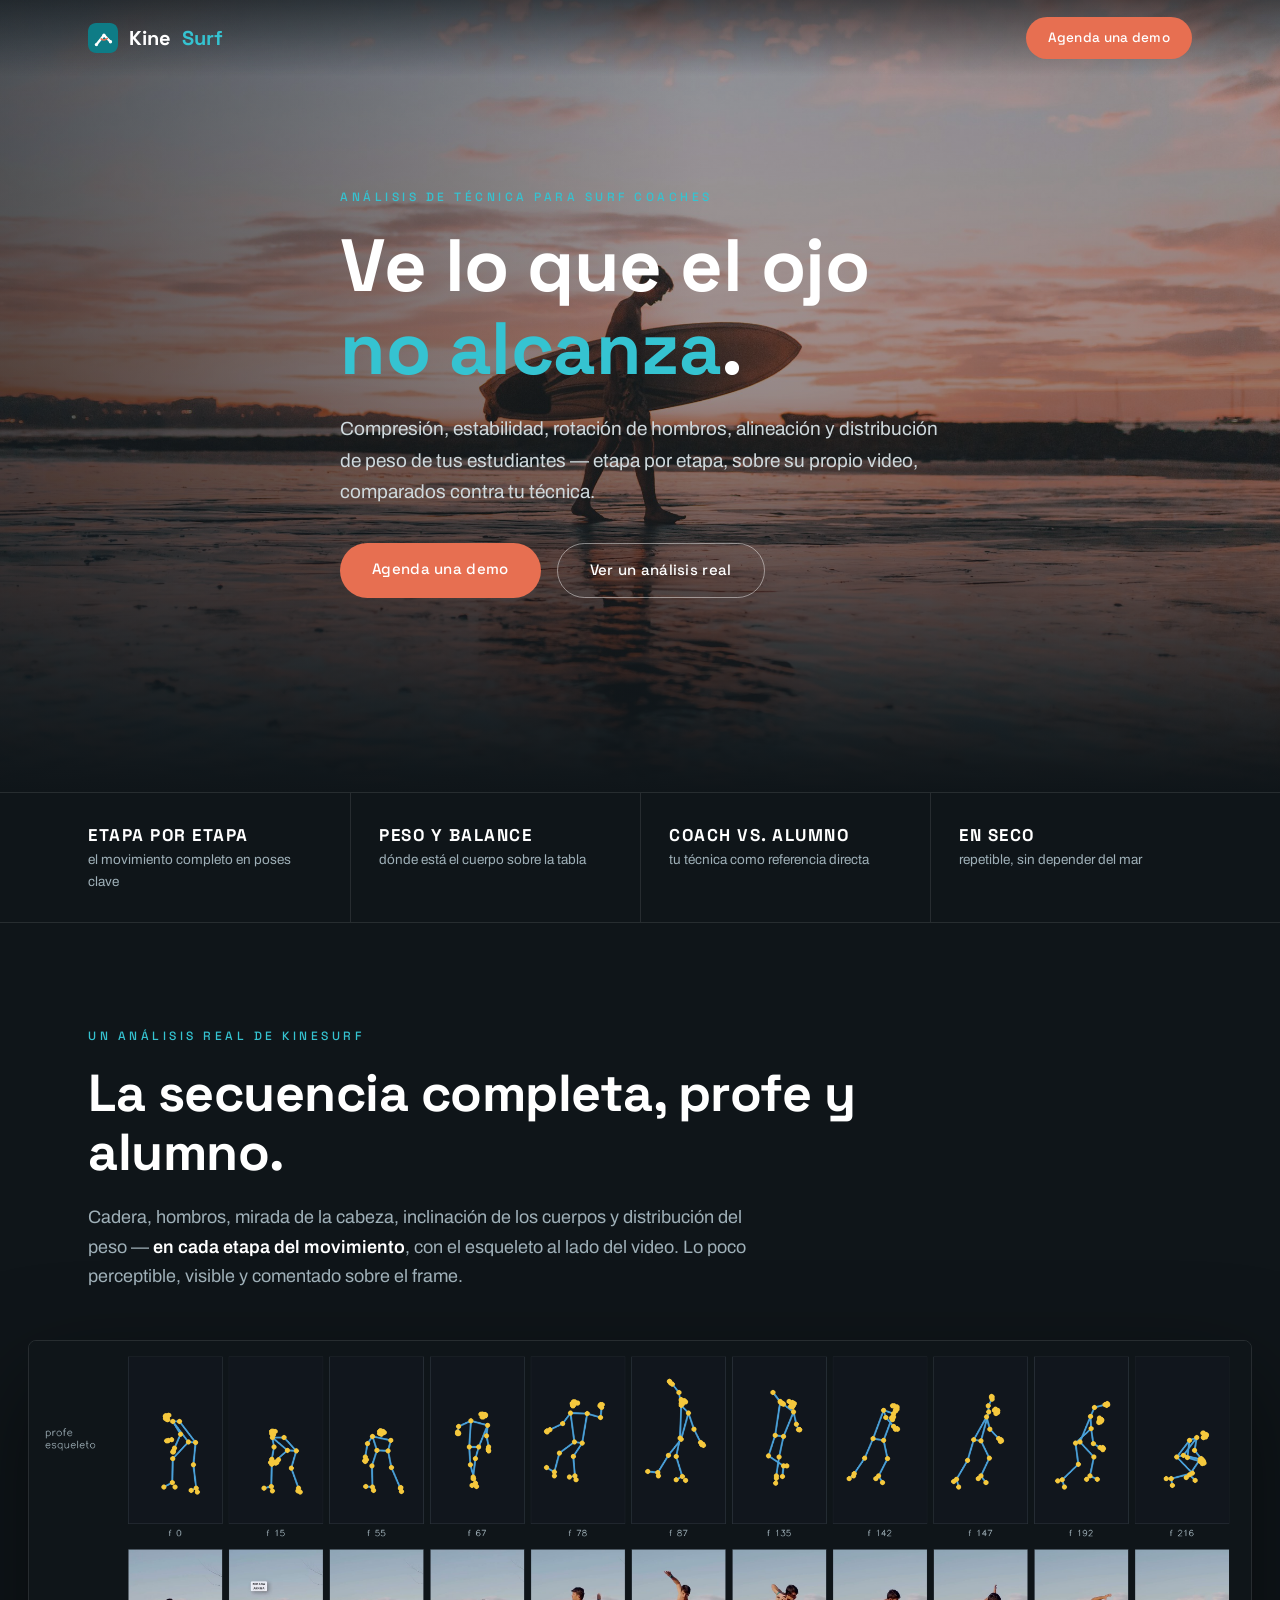
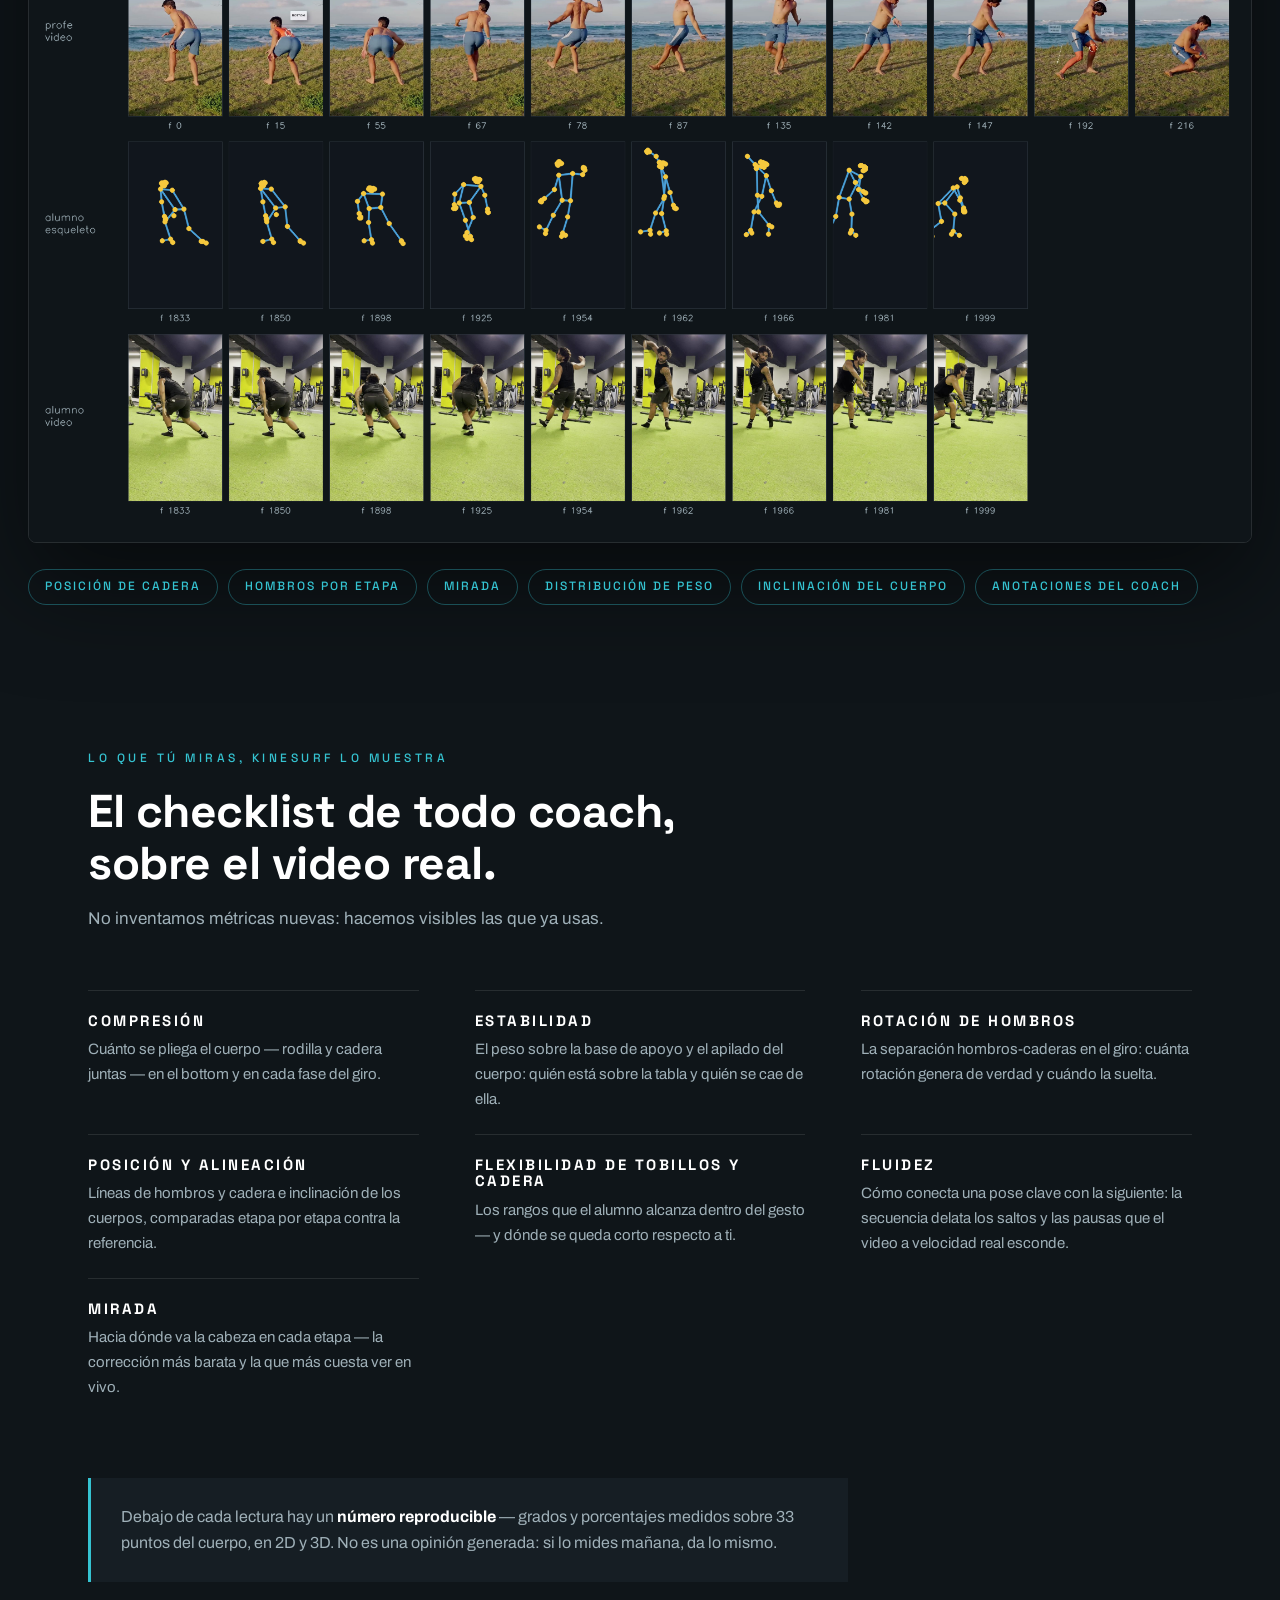
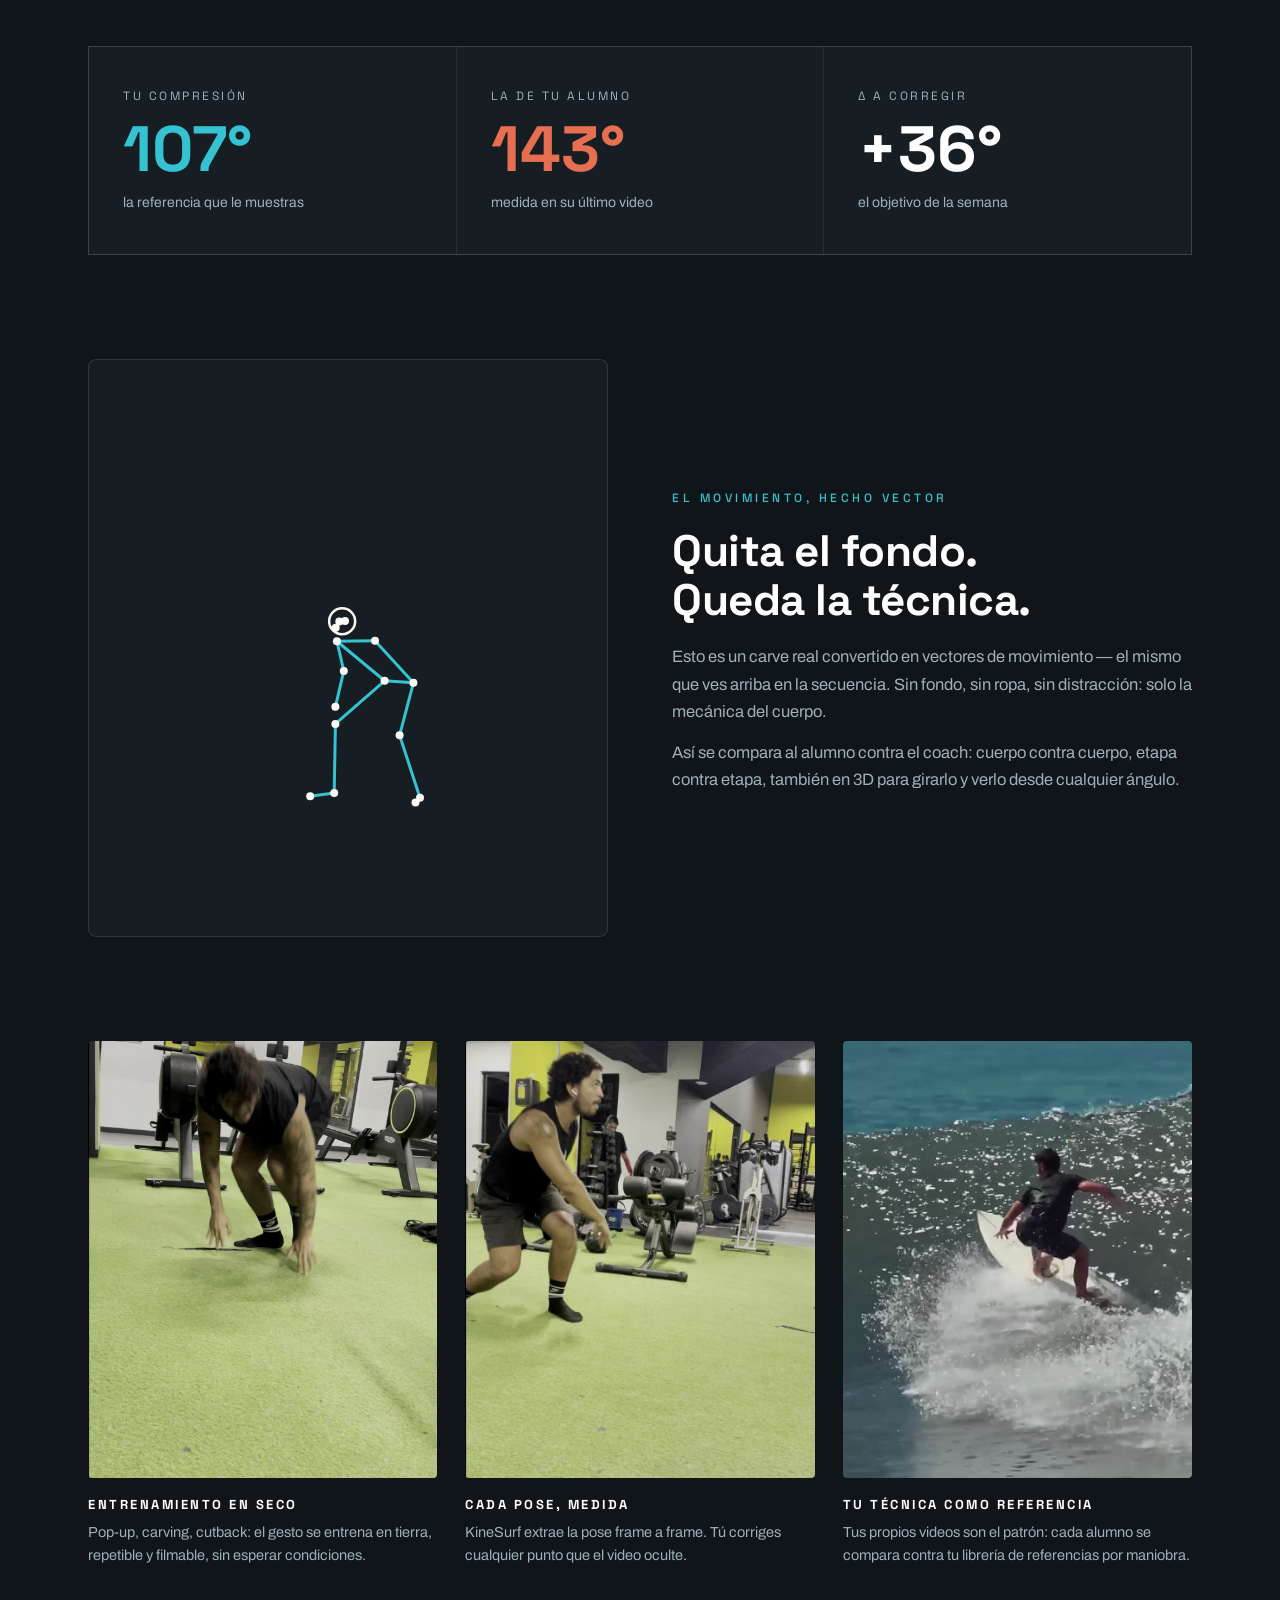
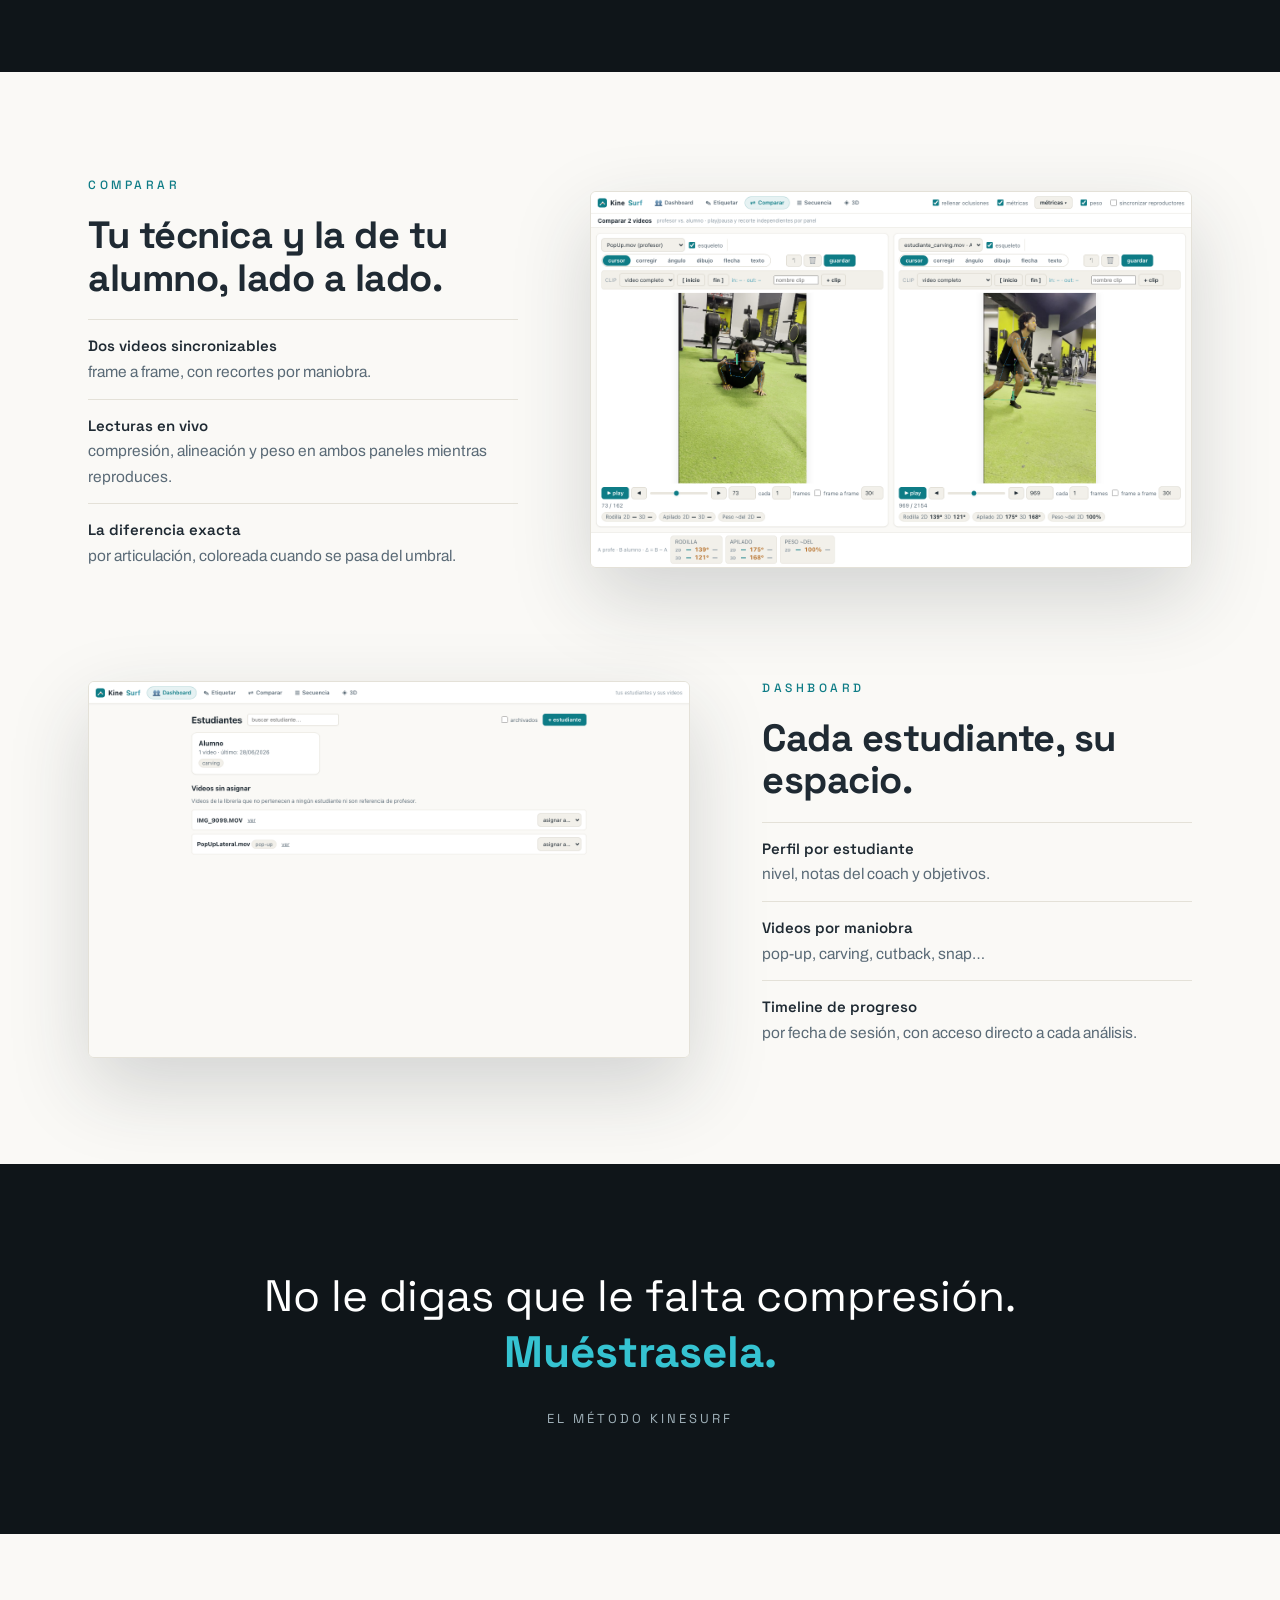
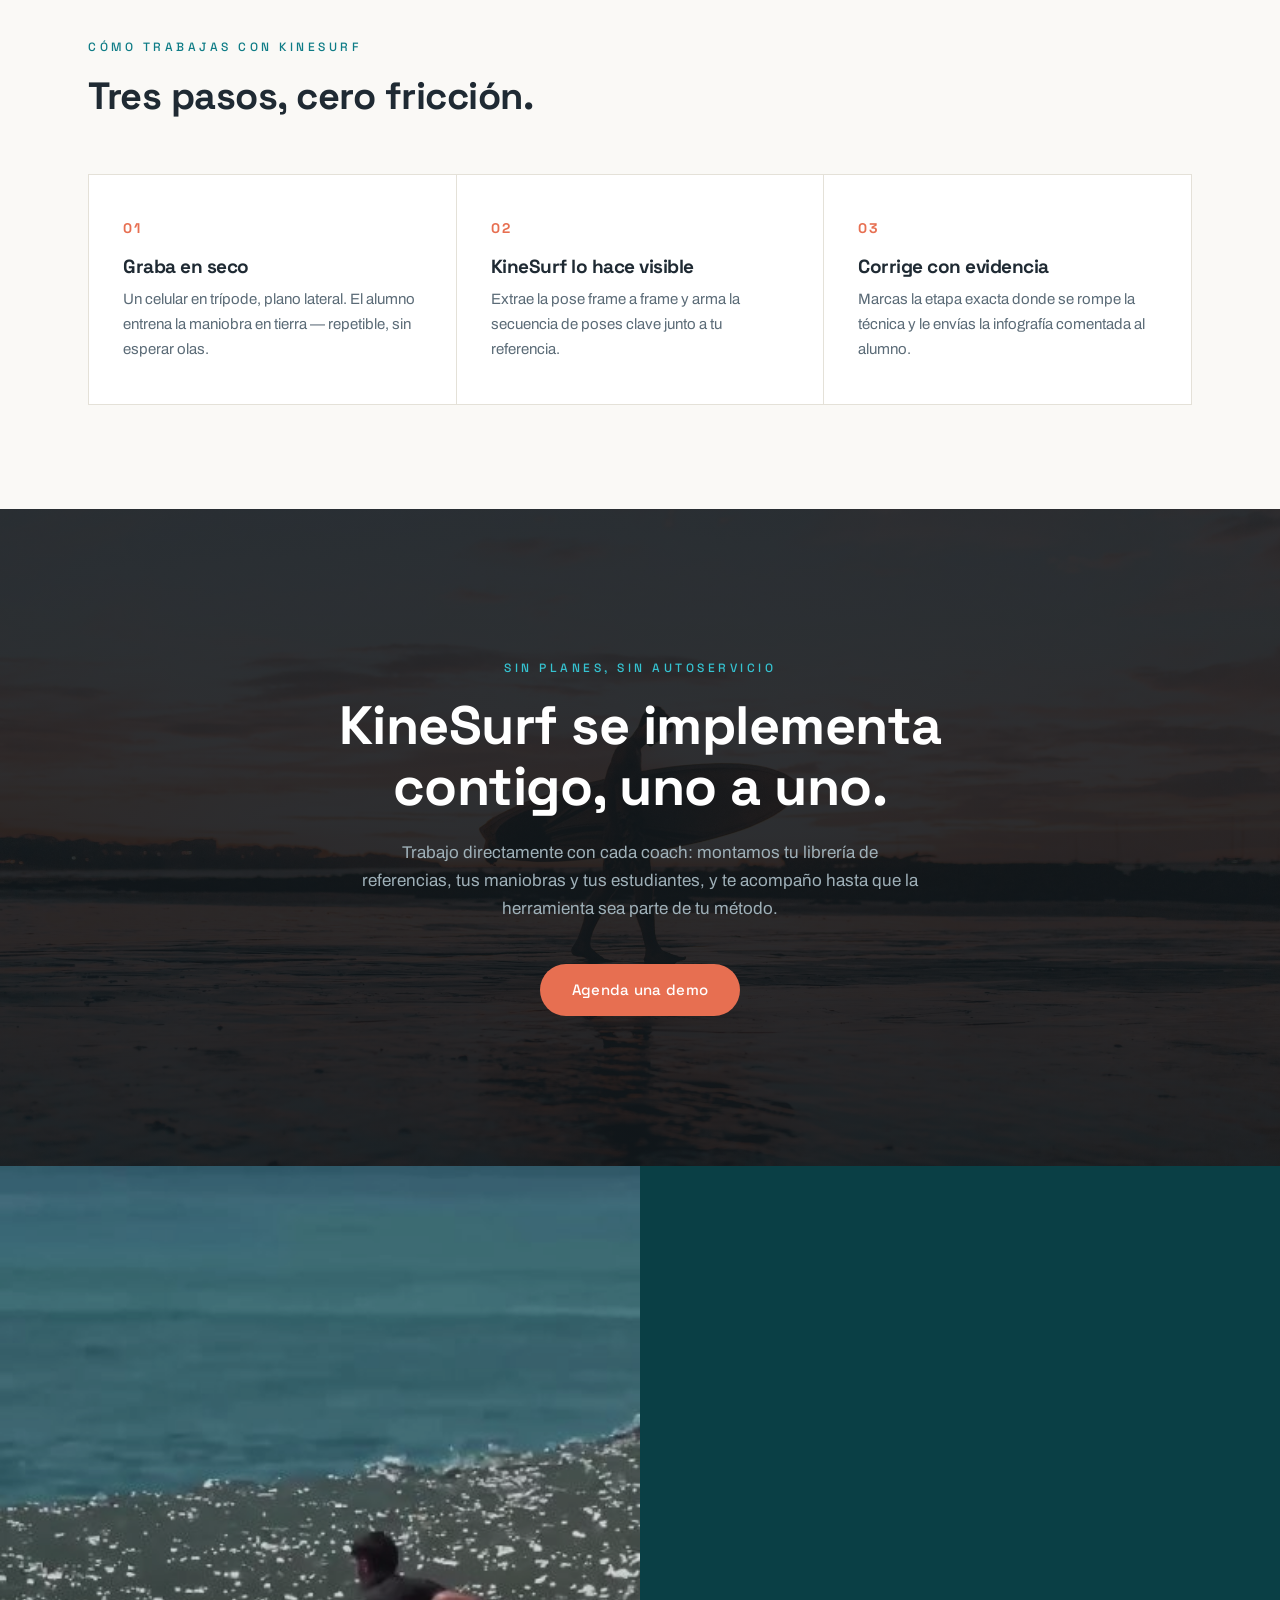
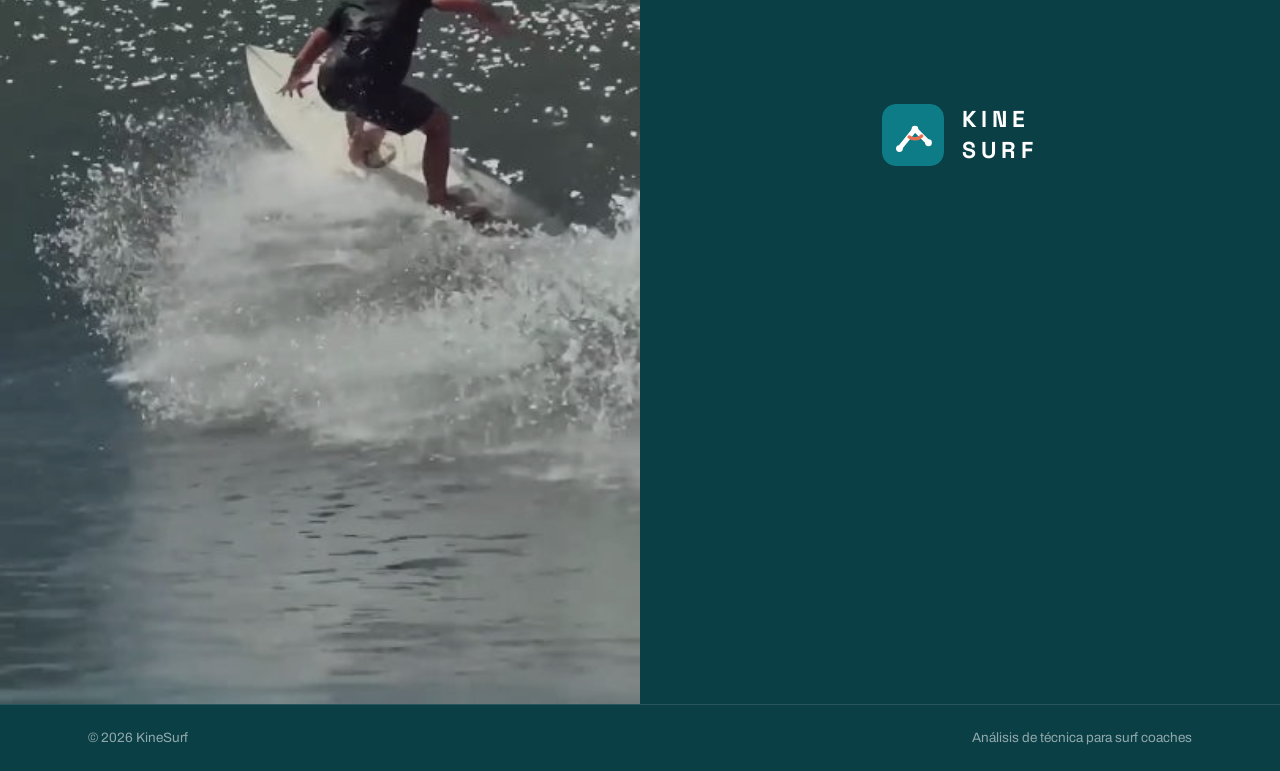
==== commit bd8c2df0: "feat(landing): copy de coach, Space Grotesk/Archivo, secuencia central y vector animado - Copy centr" ====
--- a/landing/index.html
+++ b/landing/index.html
@@ -3,151 +3,162 @@
 <head>
   <meta charset="utf-8">
   <meta name="viewport" content="width=device-width, initial-scale=1">
-  <title>KineSurf — Biomecánica real para surf coaches</title>
-  <meta name="description" content="KineSurf mide la técnica de tus estudiantes de surf en video: ángulos articulares reales, distribución de peso y comparación coach vs. alumno. Medición, no opinión.">
+  <title>KineSurf — Análisis de técnica para surf coaches</title>
+  <meta name="description" content="KineSurf muestra la compresión, estabilidad, rotación y alineación de tus estudiantes de surf — etapa por etapa, sobre su propio video. Comparados contra tu técnica.">
   <link rel="icon" href="assets/logo.svg" type="image/svg+xml">
   <link rel="preconnect" href="https://fonts.googleapis.com">
   <link rel="preconnect" href="https://fonts.gstatic.com" crossorigin>
-  <link href="https://fonts.googleapis.com/css2?family=Sora:wght@300;400;600;800&family=Inter:wght@400;500;700&display=swap" rel="stylesheet">
+  <link href="https://fonts.googleapis.com/css2?family=Space+Grotesk:wght@400;500;700&family=Archivo:wght@400;500;600&display=swap" rel="stylesheet">
   <style>
     :root {
-      --ink: #0f1519;          /* negro editorial */
-      --ink-2: #161e24;
+      --ink: #0f1519; --ink-2: #161e24;
       --cream: #faf9f6;
-      --cream-2: #f2f0ea;
       --border-dark: rgba(255,255,255,.10);
       --border-light: #e4e1d8;
-      --text-on-dark: #eef1f2;
-      --muted-on-dark: #9fb0b8;
-      --text: #1f2a33;
-      --muted: #5b6b77;
-      --teal: #0e7c86; --teal-2: #4fa3b8; --teal-bright: #35c3d1;
+      --text-on-dark: #eef1f2; --muted-on-dark: #9fb0b8;
+      --text: #1f2a33; --muted: #5b6b77;
+      --teal: #0e7c86; --teal-bright: #35c3d1;
       --coral: #e76f51;
-      --head: "Sora", -apple-system, sans-serif;
-      --body: "Inter", -apple-system, sans-serif;
+      --head: "Space Grotesk", -apple-system, sans-serif;
+      --body: "Archivo", -apple-system, sans-serif;
     }
     * { box-sizing: border-box; margin: 0; }
     html { scroll-behavior: smooth; }
     body { font-family: var(--body); background: var(--ink); color: var(--text-on-dark); line-height: 1.65; }
     .wrap { max-width: 1160px; margin: 0 auto; padding: 0 28px; }
     img { max-width: 100%; display: block; }
-    h1, h2, h3 { font-family: var(--head); line-height: 1.15; font-weight: 800; letter-spacing: -.5px; }
-    .kicker { font-family: var(--head); font-weight: 600; text-transform: uppercase; letter-spacing: 3px; font-size: 12px; color: var(--teal-bright); margin-bottom: 18px; }
+    h1, h2, h3 { font-family: var(--head); line-height: 1.12; font-weight: 700; letter-spacing: -.5px; }
+    .kicker { font-family: var(--head); font-weight: 500; text-transform: uppercase; letter-spacing: 3.5px; font-size: 12px; color: var(--teal-bright); margin-bottom: 18px; }
     .light .kicker { color: var(--teal); }
-    .btn { display: inline-block; font-family: var(--head); font-weight: 600; font-size: 15px; padding: 14px 32px; border-radius: 999px; text-decoration: none; letter-spacing: .3px; transition: all .18s; }
+    .btn { display: inline-block; font-family: var(--head); font-weight: 500; font-size: 15px; padding: 14px 32px; border-radius: 999px; text-decoration: none; letter-spacing: .3px; transition: all .18s; }
     .btn-solid { background: var(--coral); color: #fff; }
     .btn-solid:hover { background: #d85c3e; transform: translateY(-1px); }
     .btn-line { color: #fff; border: 1px solid rgba(255,255,255,.45); }
     .btn-line:hover { border-color: #fff; background: rgba(255,255,255,.08); }
 
-    /* ── header ── */
+    /* header */
     header { position: fixed; inset: 0 0 auto; z-index: 20; }
-    .nav { display: flex; align-items: center; height: 76px; }
-    .brand { display: flex; align-items: center; gap: 11px; font-family: var(--head); font-weight: 800; font-size: 20px; color: #fff; text-decoration: none; letter-spacing: -.3px; }
+    header .scrim { position: absolute; inset: 0; background: linear-gradient(rgba(10,14,17,.6), transparent); pointer-events: none; }
+    .nav { display: flex; align-items: center; height: 76px; position: relative; }
+    .brand { display: flex; align-items: center; gap: 11px; font-family: var(--head); font-weight: 700; font-size: 20px; color: #fff; text-decoration: none; }
     .brand img { width: 30px; height: 30px; border-radius: 8px; }
     .brand .accent { color: var(--teal-bright); }
     .nav .grow { flex: 1; }
     .nav .btn { padding: 10px 22px; font-size: 13.5px; }
-    header .scrim { position: absolute; inset: 0; background: linear-gradient(rgba(10,14,17,.65), transparent); pointer-events: none; }
-    .nav { position: relative; }
-
-    /* ── hero ── */
-    .hero { position: relative; min-height: 92vh; display: flex; align-items: flex-end; overflow: hidden; }
+
+    /* hero */
+    .hero { position: relative; min-height: 88vh; display: flex; align-items: flex-end; overflow: hidden; }
     .hero .bg { position: absolute; inset: 0; }
-    .hero .bg img { width: 100%; height: 100%; object-fit: cover; object-position: 50% 22%; filter: saturate(.75) contrast(1.05); }
+    .hero .bg img { width: 100%; height: 100%; object-fit: cover; object-position: 50% 62%; }
     .hero .bg::after { content: ""; position: absolute; inset: 0;
-      background: linear-gradient(180deg, rgba(15,21,25,.30) 0%, rgba(15,21,25,.55) 55%, var(--ink) 100%),
-                  linear-gradient(90deg, rgba(15,21,25,.55) 0%, transparent 60%); }
-    .hero .inner { position: relative; padding: 0 0 96px; }
-    .hero h1 { font-size: clamp(40px, 6.2vw, 76px); max-width: 820px; color: #fff; margin-bottom: 24px; }
+      background: linear-gradient(180deg, rgba(15,21,25,.25) 0%, rgba(15,21,25,.45) 55%, var(--ink) 100%),
+                  linear-gradient(90deg, rgba(15,21,25,.5) 0%, transparent 55%); }
+    .hero .inner { position: relative; padding: 0 0 90px; }
+    .hero h1 { font-size: clamp(40px, 6vw, 74px); max-width: 800px; color: #fff; margin-bottom: 22px; }
     .hero h1 em { font-style: normal; color: var(--teal-bright); }
-    .hero p { font-size: clamp(16px, 1.8vw, 19px); color: var(--muted-on-dark); max-width: 560px; margin-bottom: 36px; font-weight: 400; }
+    .hero p { font-size: clamp(16px, 1.8vw, 19px); color: #cfd9dd; max-width: 600px; margin-bottom: 36px; }
     .hero .ctas { display: flex; gap: 16px; flex-wrap: wrap; }
 
-    /* ── stat strip ── */
+    /* strip */
     .strip { border-top: 1px solid var(--border-dark); border-bottom: 1px solid var(--border-dark); }
-    .strip .wrap { display: grid; grid-template-columns: repeat(auto-fit, minmax(200px, 1fr)); }
-    .strip .cell { padding: 30px 28px; border-left: 1px solid var(--border-dark); }
+    .strip .wrap { display: grid; grid-template-columns: repeat(auto-fit, minmax(200px, 1fr)); padding: 0; }
+    .strip .cell { padding: 28px; border-left: 1px solid var(--border-dark); }
     .strip .cell:first-child { border-left: 0; }
-    .strip .n { font-family: var(--head); font-weight: 800; font-size: 26px; color: #fff; }
-    .strip .l { font-size: 13px; color: var(--muted-on-dark); letter-spacing: .5px; }
-
-    /* ── dark editorial section ── */
-    section { padding: 110px 0; }
-    .statement h2 { font-size: clamp(30px, 4.4vw, 52px); color: #fff; max-width: 760px; margin-bottom: 26px; }
-    .statement .sub { color: var(--muted-on-dark); font-size: 18px; max-width: 620px; }
-
-    .cols { display: grid; grid-template-columns: 1fr 1fr; gap: 64px; margin-top: 72px; }
-    @media (max-width: 780px) { .cols { grid-template-columns: 1fr; gap: 40px; } }
-    .col h3 { font-size: 13px; font-weight: 600; text-transform: uppercase; letter-spacing: 2.5px; color: #fff; margin-bottom: 14px; padding-top: 18px; border-top: 1px solid var(--border-dark); }
-    .col p { color: var(--muted-on-dark); font-size: 15.5px; }
-
-    /* ── delta numbers ── */
-    .deltas { display: grid; grid-template-columns: repeat(3, 1fr); gap: 1px; background: var(--border-dark); border: 1px solid var(--border-dark); margin-top: 72px; }
+    .strip .n { font-family: var(--head); font-weight: 700; font-size: 17px; color: #fff; text-transform: uppercase; letter-spacing: 1.5px; }
+    .strip .l { font-size: 13.5px; color: var(--muted-on-dark); }
+
+    section { padding: 104px 0; }
+
+    /* secuencia central */
+    .seq h2 { font-size: clamp(30px, 4.4vw, 52px); color: #fff; max-width: 820px; margin-bottom: 22px; }
+    .seq .sub { color: var(--muted-on-dark); font-size: 18px; max-width: 680px; margin-bottom: 12px; }
+    .seq .sub strong { color: #fff; font-weight: 600; }
+    .seq-board { margin-top: 48px; border: 1px solid var(--border-dark); border-radius: 8px; overflow: hidden; box-shadow: 0 40px 100px rgba(0,0,0,.5); }
+    .seq-tags { display: flex; gap: 10px; flex-wrap: wrap; margin-top: 26px; }
+    .tag { font-family: var(--head); font-size: 12px; font-weight: 500; text-transform: uppercase; letter-spacing: 2px; color: var(--teal-bright); border: 1px solid rgba(53,195,209,.35); border-radius: 999px; padding: 7px 16px; }
+
+    /* lo que miras */
+    .looks h2 { font-size: clamp(28px, 4vw, 46px); color: #fff; max-width: 720px; margin-bottom: 16px; }
+    .looks .sub { color: var(--muted-on-dark); font-size: 17px; max-width: 620px; }
+    .look-grid { display: grid; grid-template-columns: repeat(auto-fit, minmax(300px, 1fr)); gap: 0 56px; margin-top: 56px; }
+    .look { padding: 22px 0; border-top: 1px solid var(--border-dark); }
+    .look h3 { font-size: 15px; font-weight: 700; text-transform: uppercase; letter-spacing: 2.5px; color: #fff; margin-bottom: 8px; }
+    .look p { color: var(--muted-on-dark); font-size: 15px; }
+    .proof { margin-top: 56px; padding: 26px 30px; border-left: 3px solid var(--teal-bright); background: var(--ink-2); color: var(--muted-on-dark); font-size: 16px; max-width: 760px; }
+    .proof strong { color: #fff; }
+
+    /* deltas */
+    .deltas { display: grid; grid-template-columns: repeat(3, 1fr); gap: 1px; background: var(--border-dark); border: 1px solid var(--border-dark); margin-top: 64px; }
     @media (max-width: 680px) { .deltas { grid-template-columns: 1fr; } }
-    .delta { background: var(--ink-2); padding: 44px 36px; }
-    .delta .who { font-size: 12px; text-transform: uppercase; letter-spacing: 2.5px; color: var(--muted-on-dark); margin-bottom: 10px; }
-    .delta .val { font-family: var(--head); font-weight: 800; font-size: clamp(48px, 5vw, 68px); color: #fff; line-height: 1; }
+    .delta { background: var(--ink-2); padding: 40px 34px; }
+    .delta .who { font-family: var(--head); font-size: 12px; text-transform: uppercase; letter-spacing: 2.5px; color: var(--muted-on-dark); margin-bottom: 10px; }
+    .delta .val { font-family: var(--head); font-weight: 700; font-size: clamp(46px, 5vw, 64px); color: #fff; line-height: 1; }
     .delta.teal .val { color: var(--teal-bright); }
     .delta.coral .val { color: var(--coral); }
     .delta .lbl { color: var(--muted-on-dark); font-size: 14px; margin-top: 10px; }
 
-    /* ── photo cards row ── */
-    .photos { display: grid; grid-template-columns: repeat(3, 1fr); gap: 28px; margin-top: 0; }
+    /* vector vivo */
+    .vector-split { display: grid; grid-template-columns: 1fr 1fr; gap: 64px; align-items: center; }
+    @media (max-width: 820px) { .vector-split { grid-template-columns: 1fr; } }
+    .vector-card { background: var(--ink-2); border: 1px solid var(--border-dark); border-radius: 8px; display: flex; align-items: center; justify-content: center; padding: 28px; }
+    .vector-card canvas { display: block; }
+    .vector-split h2 { font-size: clamp(28px, 3.8vw, 44px); color: #fff; margin-bottom: 18px; }
+    .vector-split p { color: var(--muted-on-dark); font-size: 16.5px; margin-bottom: 14px; }
+
+    /* photo cards */
+    .photos { display: grid; grid-template-columns: repeat(3, 1fr); gap: 28px; }
     @media (max-width: 780px) { .photos { grid-template-columns: 1fr; } }
-    .photo { position: relative; }
     .photo .im { aspect-ratio: 4 / 5; overflow: hidden; border-radius: 4px; }
-    .photo .im img { width: 100%; height: 100%; object-fit: cover; filter: saturate(.7) contrast(1.06) brightness(.92); transition: transform .5s; }
+    .photo .im img { width: 100%; height: 100%; object-fit: cover; filter: saturate(.72) contrast(1.05) brightness(.92); transition: transform .5s; }
     .photo:hover .im img { transform: scale(1.04); }
-    .photo h3 { font-size: 13px; font-weight: 600; text-transform: uppercase; letter-spacing: 2.5px; color: #fff; margin: 20px 0 8px; }
+    .photo h3 { font-size: 13px; font-weight: 700; text-transform: uppercase; letter-spacing: 2.5px; color: #fff; margin: 20px 0 8px; }
     .photo p { color: var(--muted-on-dark); font-size: 14.5px; }
 
-    /* ── light product sections ── */
+    /* light product */
     .light { background: var(--cream); color: var(--text); }
     .light h2 { color: var(--text); }
-    .light .sub { color: var(--muted); }
     .split { display: grid; grid-template-columns: 5fr 7fr; gap: 72px; align-items: center; }
     .split.rev { grid-template-columns: 7fr 5fr; }
     @media (max-width: 880px) { .split, .split.rev { grid-template-columns: 1fr; gap: 40px; } .split.rev .txt { order: -1; } }
-    .split h2 { font-size: clamp(26px, 3.4vw, 40px); margin-bottom: 20px; }
+    .split h2 { font-size: clamp(26px, 3.4vw, 38px); margin-bottom: 20px; }
     .split ul { list-style: none; padding: 0; margin-top: 8px; }
-    .split li { padding: 14px 0 14px 0; color: var(--muted); font-size: 15.5px; border-top: 1px solid var(--border-light); }
-    .split li strong { color: var(--text); font-weight: 700; display: block; font-family: var(--head); font-size: 15px; margin-bottom: 2px; }
+    .split li { padding: 14px 0; color: var(--muted); font-size: 15.5px; border-top: 1px solid var(--border-light); }
+    .split li strong { color: var(--text); font-weight: 600; display: block; font-family: var(--head); font-size: 15px; }
     .shot { border-radius: 6px; overflow: hidden; box-shadow: 0 30px 80px rgba(31,42,51,.18); border: 1px solid var(--border-light); }
     .gap-top { margin-top: 96px; }
 
-    /* ── quote ── */
+    /* quote */
     .quote { text-align: center; }
-    .quote blockquote { font-family: var(--head); font-weight: 300; font-size: clamp(26px, 4vw, 44px); line-height: 1.3; color: #fff; max-width: 880px; margin: 0 auto; letter-spacing: -.3px; }
-    .quote blockquote strong { font-weight: 800; color: var(--teal-bright); }
-    .quote .who { margin-top: 28px; color: var(--muted-on-dark); font-size: 14px; text-transform: uppercase; letter-spacing: 2.5px; }
-
-    /* ── steps ── */
-    .steps { display: grid; grid-template-columns: repeat(3, 1fr); gap: 1px; background: var(--border-light); border: 1px solid var(--border-light); margin-top: 64px; }
+    .quote blockquote { font-family: var(--head); font-weight: 400; font-size: clamp(26px, 4vw, 44px); line-height: 1.28; color: #fff; max-width: 860px; margin: 0 auto; }
+    .quote blockquote strong { font-weight: 700; color: var(--teal-bright); }
+    .quote .who { margin-top: 28px; color: var(--muted-on-dark); font-size: 13px; text-transform: uppercase; letter-spacing: 3px; font-family: var(--head); }
+
+    /* steps */
+    .steps { display: grid; grid-template-columns: repeat(3, 1fr); gap: 1px; background: var(--border-light); border: 1px solid var(--border-light); margin-top: 56px; }
     @media (max-width: 780px) { .steps { grid-template-columns: 1fr; } }
-    .step { background: #fff; padding: 44px 36px; }
-    .step .num { font-family: var(--head); font-weight: 800; font-size: 15px; color: var(--coral); margin-bottom: 16px; }
+    .step { background: #fff; padding: 42px 34px; }
+    .step .num { font-family: var(--head); font-weight: 700; font-size: 14px; color: var(--coral); margin-bottom: 16px; letter-spacing: 2px; }
     .step h3 { font-size: 19px; margin-bottom: 10px; }
     .step p { color: var(--muted); font-size: 15px; }
 
-    /* ── final CTA ── */
+    /* final */
     .final { position: relative; overflow: hidden; padding: 150px 0; }
     .final .bg { position: absolute; inset: 0; }
-    .final .bg img { width: 100%; height: 100%; object-fit: cover; object-position: 50% 30%; filter: saturate(.6) brightness(.8); }
-    .final .bg::after { content: ""; position: absolute; inset: 0; background: linear-gradient(rgba(15,21,25,.82), rgba(15,21,25,.88)); }
+    .final .bg img { width: 100%; height: 100%; object-fit: cover; object-position: 50% 55%; }
+    .final .bg::after { content: ""; position: absolute; inset: 0; background: linear-gradient(rgba(15,21,25,.85), rgba(15,21,25,.9)); }
     .final .inner { position: relative; text-align: center; }
     .final h2 { font-size: clamp(30px, 4.6vw, 54px); color: #fff; max-width: 720px; margin: 0 auto 22px; }
     .final p { color: var(--muted-on-dark); max-width: 560px; margin: 0 auto 40px; font-size: 17px; }
 
-    /* ── footer ── */
-    footer { background: #0a3f45; padding: 0; }
-    .foot-grid { display: grid; grid-template-columns: 1fr 1fr; min-height: 260px; }
+    /* footer */
+    footer { background: #0a3f45; }
+    .foot-grid { display: grid; grid-template-columns: 1fr 1fr; min-height: 240px; }
     @media (max-width: 680px) { .foot-grid { grid-template-columns: 1fr; } }
     .foot-photo { overflow: hidden; }
     .foot-photo img { width: 100%; height: 100%; object-fit: cover; filter: saturate(.7) brightness(.85); }
     .foot-brand { display: flex; align-items: center; justify-content: center; gap: 18px; padding: 48px 28px; }
-    .foot-brand img { width: 64px; height: 64px; border-radius: 14px; }
-    .foot-brand .name { font-family: var(--head); font-weight: 800; font-size: 24px; color: #fff; letter-spacing: 4px; text-transform: uppercase; line-height: 1.35; }
+    .foot-brand img { width: 62px; height: 62px; border-radius: 14px; }
+    .foot-brand .name { font-family: var(--head); font-weight: 700; font-size: 23px; color: #fff; letter-spacing: 5px; text-transform: uppercase; line-height: 1.35; }
     .foot-bar { border-top: 1px solid rgba(255,255,255,.12); padding: 22px 0; }
     .foot-bar .wrap { display: flex; gap: 16px; color: rgba(255,255,255,.55); font-size: 13.5px; }
     .foot-bar .grow { flex: 1; }
@@ -165,76 +176,102 @@
 </header>
 
 <section class="hero">
-  <div class="bg"><img src="assets/photo-hero.jpg" alt="Entrenamiento de surf en seco"></div>
+  <div class="bg"><img src="assets/hero-surf.jpg" alt="Surfista caminando con su tabla al atardecer"></div>
   <div class="wrap inner">
-    <div class="kicker">Biomecánica para surf coaches</div>
-    <h1>Tu ojo de coach,<br>ahora <em>con números</em>.</h1>
-    <p>KineSurf mide la técnica de tus estudiantes directamente del video: ángulos articulares
-    reales, distribución de peso y comparación lado a lado contra tu propia técnica.</p>
+    <div class="kicker">Análisis de técnica para surf coaches</div>
+    <h1>Ve lo que el ojo<br><em>no alcanza</em>.</h1>
+    <p>Compresión, estabilidad, rotación de hombros, alineación y distribución de peso de tus
+    estudiantes — etapa por etapa, sobre su propio video, comparados contra tu técnica.</p>
     <div class="ctas">
       <a class="btn btn-solid" href="#contacto">Agenda una demo</a>
-      <a class="btn btn-line" href="#metodo">Ver el método</a>
+      <a class="btn btn-line" href="#secuencia">Ver un análisis real</a>
     </div>
   </div>
 </section>
 
 <div class="strip">
-  <div class="wrap" style="padding:0">
-    <div class="cell"><div class="n">33</div><div class="l">puntos corporales por frame</div></div>
-    <div class="cell"><div class="n">2D + 3D</div><div class="l">ángulos en grados, reproducibles</div></div>
-    <div class="cell"><div class="n">Δ</div><div class="l">coach vs. alumno por articulación</div></div>
+  <div class="wrap">
+    <div class="cell"><div class="n">Etapa por etapa</div><div class="l">el movimiento completo en poses clave</div></div>
+    <div class="cell"><div class="n">Peso y balance</div><div class="l">dónde está el cuerpo sobre la tabla</div></div>
+    <div class="cell"><div class="n">Coach vs. alumno</div><div class="l">tu técnica como referencia directa</div></div>
     <div class="cell"><div class="n">En seco</div><div class="l">repetible, sin depender del mar</div></div>
   </div>
 </div>
 
-<section class="statement" id="metodo">
-  <div class="wrap">
-    <div class="kicker">Medición, no opinión</div>
-    <h2>«Flexiona más las piernas» no es un dato.</h2>
-    <p class="sub">Las apps de "AI surf coach" generan texto que suena bien. KineSurf mide el cuerpo
-    de tu alumno frame a frame y te da el número — el mismo número, cada vez que lo midas.</p>
+<section class="seq" id="secuencia">
+  <div class="wrap">
+    <div class="kicker">Un análisis real de KineSurf</div>
+    <h2>La secuencia completa, profe y alumno.</h2>
+    <p class="sub">Cadera, hombros, mirada de la cabeza, inclinación de los cuerpos y distribución
+    del peso — <strong>en cada etapa del movimiento</strong>, con el esqueleto al lado del video.
+    Lo poco perceptible, visible y comentado sobre el frame.</p>
+  </div>
+  <div class="wrap" style="max-width:1400px">
+    <div class="seq-board"><img src="assets/demo-secuencia-full.png" alt="Secuencia de carving: esqueleto y video del coach comparados con los del alumno, etapa por etapa"></div>
+    <div class="seq-tags">
+      <span class="tag">Posición de cadera</span><span class="tag">Hombros por etapa</span>
+      <span class="tag">Mirada</span><span class="tag">Distribución de peso</span>
+      <span class="tag">Inclinación del cuerpo</span><span class="tag">Anotaciones del coach</span>
+    </div>
+  </div>
+</section>
+
+<section class="looks" style="padding-top:40px">
+  <div class="wrap">
+    <div class="kicker">Lo que tú miras, KineSurf lo muestra</div>
+    <h2>El checklist de todo coach, sobre el video real.</h2>
+    <p class="sub">No inventamos métricas nuevas: hacemos visibles las que ya usas.</p>
+    <div class="look-grid">
+      <div class="look"><h3>Compresión</h3><p>Cuánto se pliega el cuerpo — rodilla y cadera juntas — en el bottom y en cada fase del giro.</p></div>
+      <div class="look"><h3>Estabilidad</h3><p>El peso sobre la base de apoyo y el apilado del cuerpo: quién está sobre la tabla y quién se cae de ella.</p></div>
+      <div class="look"><h3>Rotación de hombros</h3><p>La separación hombros-caderas en el giro: cuánta rotación genera de verdad y cuándo la suelta.</p></div>
+      <div class="look"><h3>Posición y alineación</h3><p>Líneas de hombros y cadera e inclinación de los cuerpos, comparadas etapa por etapa contra la referencia.</p></div>
+      <div class="look"><h3>Flexibilidad de tobillos y cadera</h3><p>Los rangos que el alumno alcanza dentro del gesto — y dónde se queda corto respecto a ti.</p></div>
+      <div class="look"><h3>Fluidez</h3><p>Cómo conecta una pose clave con la siguiente: la secuencia delata los saltos y las pausas que el video a velocidad real esconde.</p></div>
+      <div class="look"><h3>Mirada</h3><p>Hacia dónde va la cabeza en cada etapa — la corrección más barata y la que más cuesta ver en vivo.</p></div>
+    </div>
+    <div class="proof">Debajo de cada lectura hay un <strong>número reproducible</strong> — grados y
+    porcentajes medidos sobre 33 puntos del cuerpo, en 2D y 3D. No es una opinión generada:
+    si lo mides mañana, da lo mismo.</div>
 
     <div class="deltas">
-      <div class="delta teal"><div class="who">Tu rodilla</div><div class="val">107°</div><div class="lbl">la referencia que le muestras</div></div>
+      <div class="delta teal"><div class="who">Tu compresión</div><div class="val">107°</div><div class="lbl">la referencia que le muestras</div></div>
       <div class="delta coral"><div class="who">La de tu alumno</div><div class="val">143°</div><div class="lbl">medida en su último video</div></div>
-      <div class="delta"><div class="who">Δ a corregir</div><div class="val">+36°</div><div class="lbl">el objetivo de la semana, en grados</div></div>
-    </div>
-
-    <div class="cols">
-      <div class="col">
-        <h3>Indicadores técnicos</h3>
-        <p>Flexión de rodilla, cadera y codo en 2D y 3D. Inclinación de hombros y caderas.
-        Rotación hombros-caderas (X-factor) y apilado del cuerpo sobre la base. Eliges qué
-        métricas ver según la maniobra que estés trabajando.</p>
-      </div>
-      <div class="col">
-        <h3>Lectura de peso</h3>
-        <p>Centro de masa segmentario proyectado sobre los pies: cuánto peso lleva adelante y
-        atrás, y su balance lateral. La lectura que todo coach hace a ojo — ahora en porcentaje,
-        frame a frame.</p>
-      </div>
+      <div class="delta"><div class="who">Δ a corregir</div><div class="val">+36°</div><div class="lbl">el objetivo de la semana</div></div>
     </div>
   </div>
 </section>
 
 <section style="padding-top:0">
-  <div class="wrap">
-    <div class="photos">
-      <div class="photo">
-        <div class="im"><img src="assets/photo-popup.jpg" alt="Pop-up en tierra"></div>
-        <h3>Entrenamiento en seco</h3>
-        <p>Pop-up, carving, cutback: el gesto se entrena en tierra, repetible y filmable, sin esperar condiciones.</p>
-      </div>
-      <div class="photo">
-        <div class="im"><img src="assets/photo-stance.jpg" alt="Stance medido"></div>
-        <h3>Cada pose, medida</h3>
-        <p>KineSurf extrae la pose frame a frame y calcula las métricas. Tú corriges cualquier punto que el video oculte.</p>
-      </div>
-      <div class="photo">
-        <div class="im"><img src="assets/photo-profe.jpg" alt="Referencia del coach"></div>
-        <h3>Tu técnica como referencia</h3>
-        <p>Tus propios videos son el patrón: cada alumno se compara contra tu librería de referencias por maniobra.</p>
-      </div>
+  <div class="wrap vector-split">
+    <div class="vector-card"><canvas id="vectorCanvas" width="300" height="520" aria-label="Esqueleto del carving en movimiento"></canvas></div>
+    <div>
+      <div class="kicker">El movimiento, hecho vector</div>
+      <h2>Quita el fondo.<br>Queda la técnica.</h2>
+      <p>Esto es un carve real convertido en vectores de movimiento — el mismo que ves arriba
+      en la secuencia. Sin fondo, sin ropa, sin distracción: solo la mecánica del cuerpo.</p>
+      <p>Así se compara al alumno contra el coach: cuerpo contra cuerpo, etapa contra etapa,
+      también en 3D para girarlo y verlo desde cualquier ángulo.</p>
+    </div>
+  </div>
+</section>
+
+<section style="padding-top:0">
+  <div class="wrap photos">
+    <div class="photo">
+      <div class="im"><img src="assets/photo-popup.jpg" alt="Pop-up en tierra"></div>
+      <h3>Entrenamiento en seco</h3>
+      <p>Pop-up, carving, cutback: el gesto se entrena en tierra, repetible y filmable, sin esperar condiciones.</p>
+    </div>
+    <div class="photo">
+      <div class="im"><img src="assets/photo-stance.jpg" alt="Stance medido"></div>
+      <h3>Cada pose, medida</h3>
+      <p>KineSurf extrae la pose frame a frame. Tú corriges cualquier punto que el video oculte.</p>
+    </div>
+    <div class="photo">
+      <div class="im"><img src="assets/photo-profe.jpg" alt="Referencia del coach"></div>
+      <h3>Tu técnica como referencia</h3>
+      <p>Tus propios videos son el patrón: cada alumno se compara contra tu librería de referencias por maniobra.</p>
     </div>
   </div>
 </section>
@@ -247,27 +284,15 @@
         <h2>Tu técnica y la de tu alumno, lado a lado.</h2>
         <ul>
           <li><strong>Dos videos sincronizables</strong>frame a frame, con recortes por maniobra.</li>
-          <li><strong>Métricas en vivo</strong>en ambos paneles mientras reproduces.</li>
-          <li><strong>Barra de Δ</strong>la diferencia exacta por articulación, coloreada al pasar el umbral.</li>
+          <li><strong>Lecturas en vivo</strong>compresión, alineación y peso en ambos paneles mientras reproduces.</li>
+          <li><strong>La diferencia exacta</strong>por articulación, coloreada cuando se pasa del umbral.</li>
         </ul>
       </div>
       <div class="shot"><img src="assets/demo-compare.png" alt="Vista Comparar de KineSurf"></div>
     </div>
 
     <div class="split rev gap-top">
-      <div class="shot"><img src="assets/demo-sequence.png" alt="Storyboard de secuencia coach vs. alumno"></div>
-      <div class="txt">
-        <div class="kicker">Secuencia</div>
-        <h2>El movimiento completo, pose por pose.</h2>
-        <ul>
-          <li><strong>Storyboard de poses clave</strong>descompón el pop-up o el carve en sus pasos.</li>
-          <li><strong>Coach vs. alumno alineados</strong>con métricas y Δ en cada paso.</li>
-          <li><strong>Infografía exportable</strong>comenta, dibuja por escena y envíasela a tu alumno en PNG.</li>
-        </ul>
-      </div>
-    </div>
-
-    <div class="split gap-top">
+      <div class="shot"><img src="assets/demo-dashboard.png" alt="Dashboard de estudiantes de KineSurf"></div>
       <div class="txt">
         <div class="kicker">Dashboard</div>
         <h2>Cada estudiante, su espacio.</h2>
@@ -277,15 +302,13 @@
           <li><strong>Timeline de progreso</strong>por fecha de sesión, con acceso directo a cada análisis.</li>
         </ul>
       </div>
-      <div class="shot"><img src="assets/demo-dashboard.png" alt="Dashboard de estudiantes de KineSurf"></div>
     </div>
   </div>
 </section>
 
 <section class="quote">
   <div class="wrap">
-    <blockquote>No le digas a tu alumno que se agache más.<br>
-    <strong>Muéstrale los grados que le faltan.</strong></blockquote>
+    <blockquote>No le digas que le falta compresión.<br><strong>Muéstrasela.</strong></blockquote>
     <div class="who">El método KineSurf</div>
   </div>
 </section>
@@ -293,17 +316,17 @@
 <section class="light" id="como">
   <div class="wrap">
     <div class="kicker">Cómo trabajas con KineSurf</div>
-    <h2 style="font-size:clamp(26px,3.4vw,40px)">Tres pasos, cero fricción.</h2>
+    <h2 style="font-size:clamp(26px,3.4vw,38px)">Tres pasos, cero fricción.</h2>
     <div class="steps">
       <div class="step"><div class="num">01</div><h3>Graba en seco</h3><p>Un celular en trípode, plano lateral. El alumno entrena la maniobra en tierra — repetible, sin esperar olas.</p></div>
-      <div class="step"><div class="num">02</div><h3>KineSurf mide</h3><p>Extrae la pose frame a frame y calcula las métricas. Tú corriges cualquier punto que el video oculte.</p></div>
-      <div class="step"><div class="num">03</div><h3>Corrige con datos</h3><p>Muestras el Δ contra tu técnica, marcas el objetivo en grados y le envías la infografía al alumno.</p></div>
+      <div class="step"><div class="num">02</div><h3>KineSurf lo hace visible</h3><p>Extrae la pose frame a frame y arma la secuencia de poses clave junto a tu referencia.</p></div>
+      <div class="step"><div class="num">03</div><h3>Corrige con evidencia</h3><p>Marcas la etapa exacta donde se rompe la técnica y le envías la infografía comentada al alumno.</p></div>
     </div>
   </div>
 </section>
 
 <section class="final" id="contacto">
-  <div class="bg"><img src="assets/photo-hero.jpg" alt=""></div>
+  <div class="bg"><img src="assets/hero-surf.jpg" alt=""></div>
   <div class="wrap inner">
     <div class="kicker">Sin planes, sin autoservicio</div>
     <h2>KineSurf se implementa contigo, uno a uno.</h2>
@@ -315,7 +338,7 @@
 
 <footer>
   <div class="foot-grid">
-    <div class="foot-photo"><img src="assets/photo-stance.jpg" alt=""></div>
+    <div class="foot-photo"><img src="assets/photo-profe.jpg" alt=""></div>
     <div class="foot-brand">
       <img src="assets/logo.svg" alt="">
       <div class="name">Kine<br>Surf</div>
@@ -325,10 +348,52 @@
     <div class="wrap">
       <span>© 2026 KineSurf</span>
       <span class="grow"></span>
-      <span>Biomecánica real para surf coaches</span>
+      <span>Análisis de técnica para surf coaches</span>
     </div>
   </div>
 </footer>
+
+<script>
+// Esqueleto vivo: reproduce en loop los vectores reales del carve del coach.
+(async () => {
+  const cv = document.getElementById("vectorCanvas");
+  const ctx = cv.getContext("2d");
+  let data;
+  try {
+    data = await (await fetch("assets/vector-demo.json")).json();
+  } catch (_) { cv.parentElement.style.display = "none"; return; }
+  const BONES = [[11,13],[13,15],[12,14],[14,16],[11,12],[23,24],[11,23],[12,24],
+                 [23,25],[25,27],[24,26],[26,28],[27,31],[28,32]];
+  const W = cv.width, H = cv.height, MS = 1000 / (data.fps || 15);
+  let fi = 0, last = 0;
+  function draw(pts) {
+    ctx.clearRect(0, 0, W, H);
+    const P = (i) => pts[i] ? [pts[i][0] * W, pts[i][1] * H] : null;
+    ctx.lineWidth = 3; ctx.lineCap = "round"; ctx.strokeStyle = "#35c3d1";
+    for (const [a, b] of BONES) {
+      const pa = P(a), pb = P(b);
+      if (!pa || !pb) continue;
+      ctx.beginPath(); ctx.moveTo(pa[0], pa[1]); ctx.lineTo(pb[0], pb[1]); ctx.stroke();
+    }
+    ctx.fillStyle = "#faf9f6";
+    for (const i in pts) {
+      const p = P(+i);
+      ctx.beginPath(); ctx.arc(p[0], p[1], 4, 0, 7); ctx.fill();
+    }
+    // cabeza: punto medio de orejas (7,8)
+    const e1 = P(7), e2 = P(8);
+    if (e1 && e2) {
+      ctx.beginPath(); ctx.arc((e1[0]+e2[0])/2, (e1[1]+e2[1])/2, 13, 0, 7);
+      ctx.strokeStyle = "#faf9f6"; ctx.lineWidth = 2.5; ctx.stroke();
+    }
+  }
+  function tick(t) {
+    if (t - last >= MS) { draw(data.frames[fi]); fi = (fi + 1) % data.frames.length; last = t; }
+    requestAnimationFrame(tick);
+  }
+  requestAnimationFrame(tick);
+})();
+</script>
 
 </body>
 </html>
